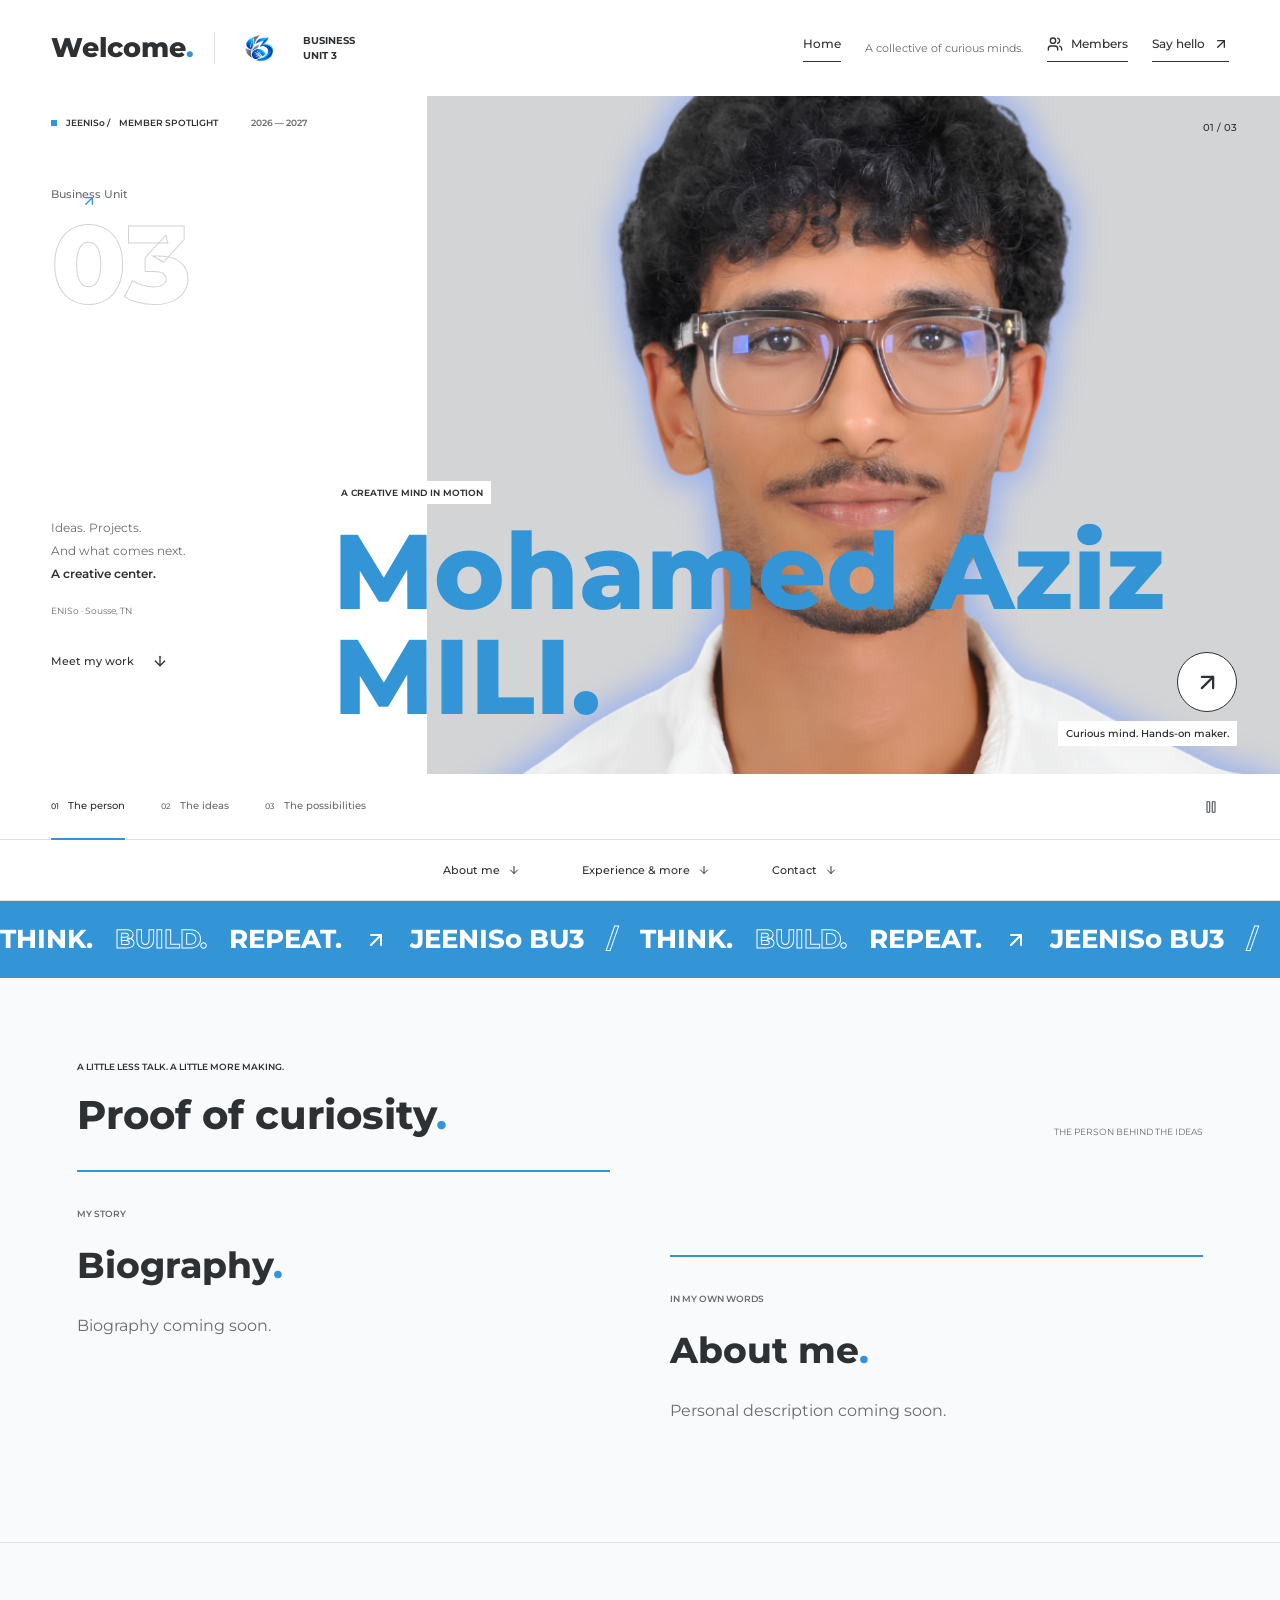
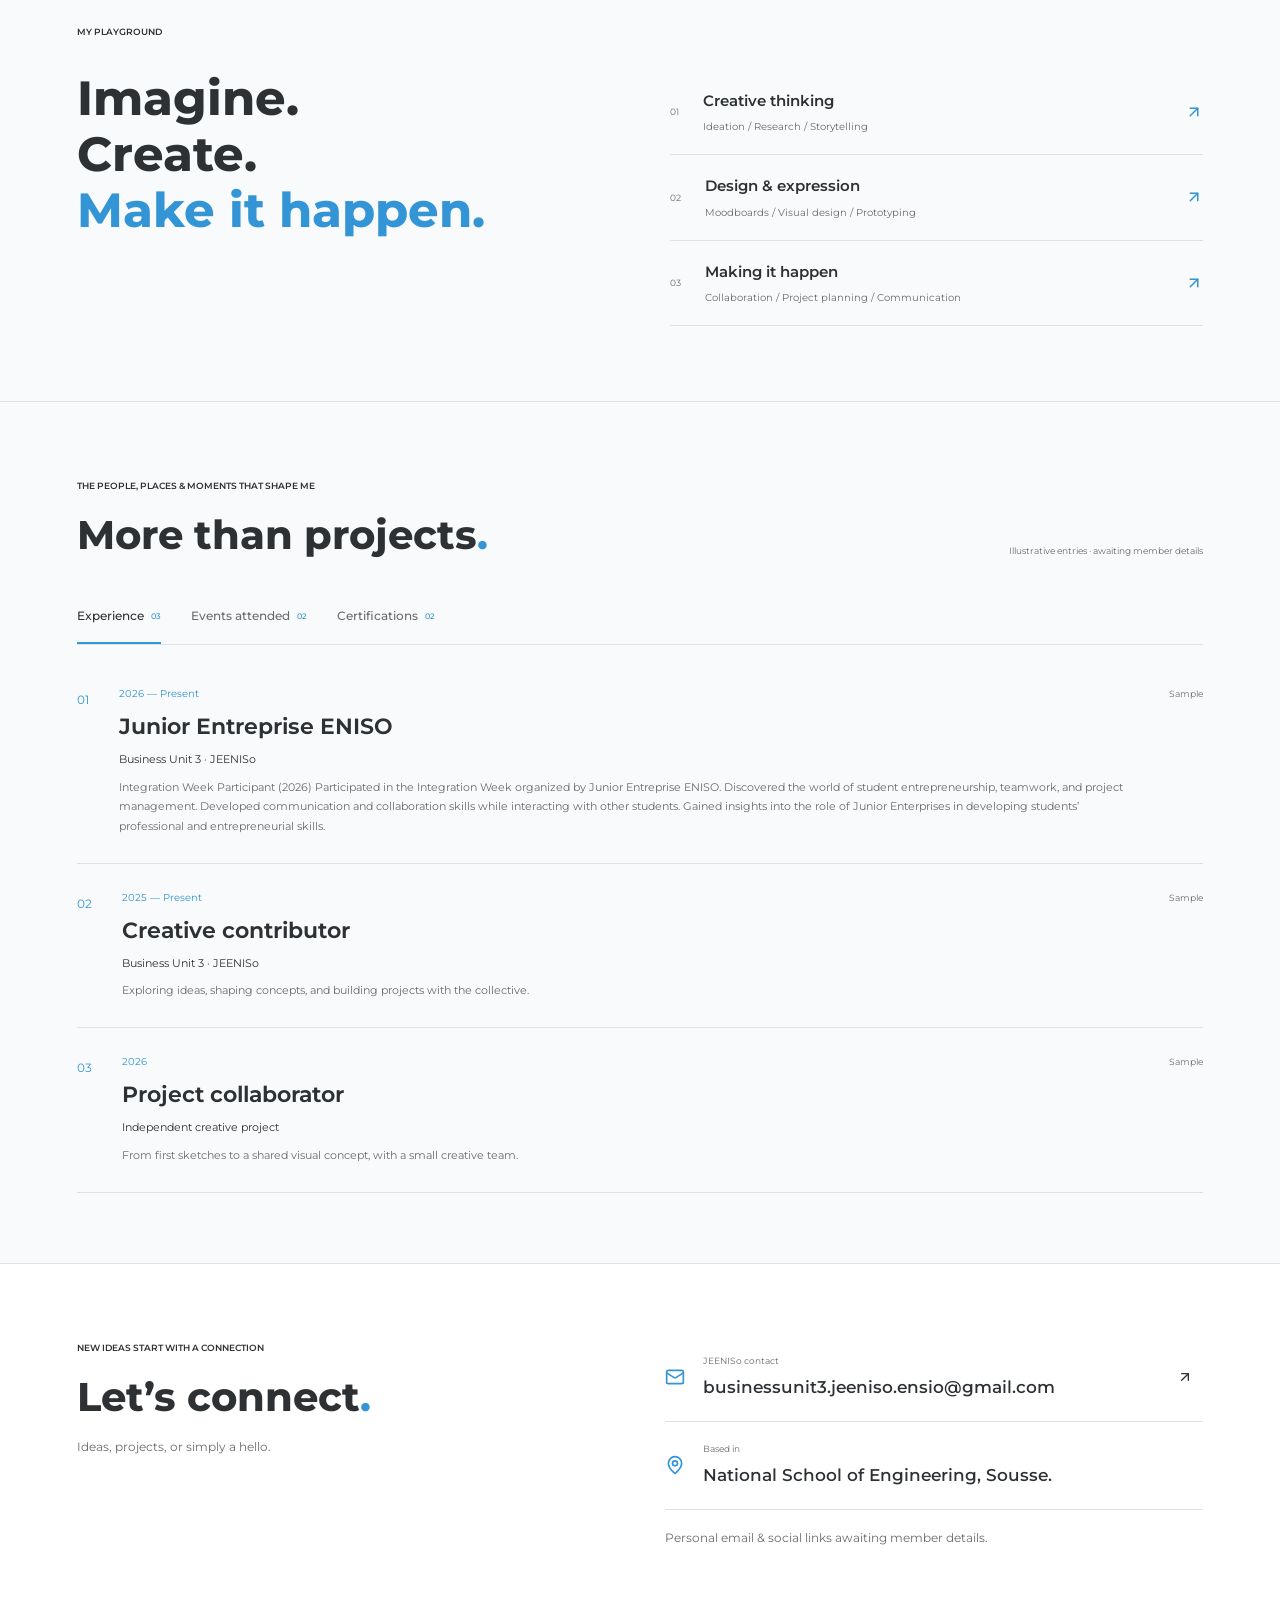
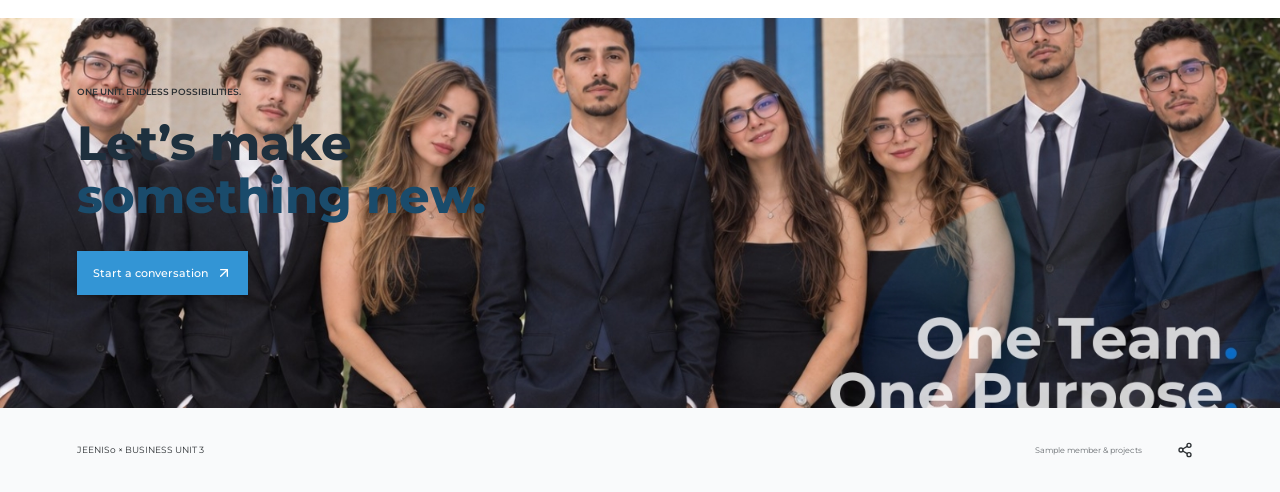
==== member.html @ 20b3cb88 "Final version" ====
<!DOCTYPE html>
<html lang="en">
<head>
  <meta charset="utf-8" />
  <meta name="viewport" content="width=device-width, initial-scale=1" />
  <title>Business Unit 3 · Creative Member Portfolios | JEENISo</title>
  <meta name="description" content="Meet the manager and creative members of JEENISo Business Unit 3. Explore ideas, projects, experience, events, certifications, and contact." />
  <link rel="icon" href="images/favicon.png" type="image/png" />

  <!-- Montserrat font from Google Fonts -->
  <link rel="preconnect" href="https://fonts.googleapis.com" />
  <link rel="preconnect" href="https://fonts.gstatic.com" crossorigin />
  <link rel="stylesheet" href="https://fonts.googleapis.com/css2?family=Montserrat:wght@400;450;500;550;600;650;700;750;800&display=swap" />

  <!-- Our styles -->
  <link rel="stylesheet" href="style.css" />
</head>

<!--
  MEMBER PORTFOLIO PAGE
  ---------------------
  - member.html : the skeleton (structure) of the page.
  - style.css   : colors, fonts, layout, animations.
  - data.js     : the members and portfolio content (EDIT THIS to add people/projects).
  - common.js   : helpers + icons shared with the home page (index.html).
  - member.js   : fills the page with the data and makes it interactive.

  Elements marked  data-icon="..."  are replaced by an SVG icon by common.js.
  Elements with an  id="..."  and no content are filled in by member.js.

  To see another member, open:  member.html?member=amal-hamdi
  The home page (index.html) links to every member.
-->
<body>
  <div class="creative-page" id="page">

    <!-- ============ HEADER ============ -->
    <header class="creative-header">
      <div class="header-left">
        <button class="btn btn-ghost brand-link" id="home-button" aria-label="JEENISo home">Welcome<span>.</span></button>
        <span class="header-divider"></span>
        <!-- Save the BU3 logo as images/bu3-logo.png (see README). If it's missing, it hides itself. -->
        <img src="images/bu3_logo.png" alt="Business Unit 3 logo" class="header-logo" onerror="this.onerror=null;this.src='images/favicon.png'" />
        <span class="header-unit">BUSINESS<br />UNIT 3</span>
      </div>
      <div class="header-right">
        <a class="btn btn-ghost connect-link" href="index.html">Home</a>
        <span class="header-note">A collective of curious minds.</span>
        <button class="btn btn-ghost connect-link" id="open-members"><i data-icon="users"></i> Members</button>
        <button class="btn btn-ghost connect-link" id="open-contact-header">Say hello <i data-icon="arrow-up-right"></i></button>
      </div>
    </header>

    <main>
      <!-- ============ HERO / STAGE ============ -->
      <section class="creative-stage" aria-label="Member portfolio">
        <div class="stage-meta">
          <span class="live-mark"></span>
          JEENISo / <span id="spotlight-label">MEMBER SPOTLIGHT</span>
          <span class="edition">2026 — 2027</span>
        </div>

        <!-- Left column -->
        <div class="stage-rail">
          <button class="btn btn-ghost unit-label" id="open-unit">Business Unit <span>03</span><i data-icon="arrow-up-right"></i></button>
          <div class="rail-bottom">
            <p>Ideas. Projects.<br />And what comes next.<br /><strong>A creative center.</strong></p>
            <span class="location">ENISo · Sousse, TN</span>
            <button class="btn btn-ghost discover-button" id="scroll-to-work">Meet my work <i data-icon="arrow-down"></i></button>
          </div>
        </div>

        <!-- Big photo (changes with the scene) -->
        <div class="stage-photo" id="stage-photo">
          <img class="main-photo" id="main-photo" src="" alt="" width="816" height="816" />
          <span class="photo-initials" id="photo-initials" aria-hidden="true" hidden></span>
          <span class="photo-index" id="photo-index"></span>
          <button class="btn btn-ghost photo-action" id="photo-action"><i data-icon="arrow-up-right"></i></button>
          <span class="photo-caption" id="photo-caption"></span>
        </div>

        <!-- Big title (changes with the scene) -->
        <div class="stage-title" id="stage-title">
          <span class="title-eyebrow" id="title-eyebrow"></span>
          <h1 id="title-heading"></h1>
        </div>

        <!-- Bottom bar: the 3 scene tabs + pause button -->
        <div class="stage-bottom">
          <div class="scene-tabs" id="scene-tabs" role="tablist" aria-label="Portfolio scenes"></div>
          <button class="btn btn-ghost btn-icon motion-control" id="motion-toggle" aria-label="Pause animation" title="Pause animation"><i data-icon="pause"></i></button>
        </div>
      </section>

      <!-- ============ SECTION NAVIGATION ============ -->
      <nav class="portfolio-navigation" aria-label="Portfolio sections">
        <button class="btn btn-ghost" data-scroll="work">About me <i data-icon="arrow-down"></i></button>
        <button class="btn btn-ghost" data-scroll="background">Experience &amp; more <i data-icon="arrow-down"></i></button>
        <button class="btn btn-ghost" data-scroll="contact">Contact <i data-icon="arrow-down"></i></button>
      </nav>

      <!-- ============ SCROLLING STRIP ============ -->
      <div class="kinetic-strip" aria-hidden="true">
        <div class="kinetic-track" id="kinetic-track"></div>
      </div>

      <!-- ============ BIOGRAPHY + ABOUT ============ -->
      <section class="creative-work" id="work">
        <div class="work-heading reveal">
          <div>
            <span class="small-kicker">A LITTLE LESS TALK. A LITTLE MORE MAKING.</span>
            <h2>Proof of curiosity<span>.</span></h2>
          </div>
          <span class="work-count">THE PERSON BEHIND THE IDEAS</span>
        </div>
        <div class="member-story-grid">
          <article class="member-story reveal">
            <span class="small-kicker">MY STORY</span>
            <h3>Biography<span>.</span></h3>
            <p class="member-story-copy" id="biography"></p>
          </article>
          <article class="member-story reveal">
            <span class="small-kicker">IN MY OWN WORDS</span>
            <h3>About me<span>.</span></h3>
            <p class="member-story-copy" id="description"></p>
          </article>
        </div>
      </section>

      <!-- ============ SKILLS ("My playground") ============ -->
      <section class="creative-toolkit reveal">
        <span class="small-kicker">MY PLAYGROUND</span>
        <div class="toolkit-line">
          <h2>Imagine.<br />Create.<br /><span>Make it happen.</span></h2>
          <div class="toolkit-list" id="toolkit-list"></div>
        </div>
      </section>

      <!-- ============ EXPERIENCE / EVENTS / CERTIFICATIONS ============ -->
      <section class="member-background reveal" id="background">
        <div class="background-heading">
          <div>
            <span class="small-kicker">THE PEOPLE, PLACES &amp; MOMENTS THAT SHAPE ME</span>
            <h2>More than projects<span>.</span></h2>
          </div>
          <p class="sample-caption" id="background-note" hidden>Illustrative entries · awaiting member details</p>
        </div>
        <div class="background-tabs" id="background-tabs" role="tablist" aria-label="Member background"></div>
        <div class="background-panel" id="background-panel" role="tabpanel"></div>
      </section>

      <!-- ============ CONTACT ============ -->
      <section class="member-contact reveal" id="contact">
        <div>
          <span class="small-kicker">NEW IDEAS START WITH A CONNECTION</span>
          <h2>Let’s connect<span>.</span></h2>
          <p>Ideas, projects, or simply a hello.</p>
        </div>
        <div class="contact-lines">
          <div class="contact-line">
            <i data-icon="mail"></i>
            <div>
              <span>JEENISo contact</span>
              <a href="mailto:contact@jeeniso.com">businessunit3.jeeniso.ensio@gmail.com</a>
            </div>
            <button class="btn btn-ghost btn-icon" id="copy-email" aria-label="Copy contact email" title="Copy email"><i data-icon="arrow-up-right"></i></button>
          </div>
          <div class="contact-line">
            <i data-icon="map-pin"></i>
            <div>
              <span>Based in</span>
              <p>National School of Engineering, Sousse.</p>
            </div>
          </div>
          <p class="sample-caption">Personal email &amp; social links awaiting member details.</p>
          <p role="status" class="status-note status-ok" id="copy-ok" hidden>Email copied</p>
          <p role="status" class="status-note" id="copy-fail" hidden>Copy unavailable. Email: <businessunit3 class="jeeniso eniso"></businessunit3>@gmail.com</p>
        </div>
      </section>

      <!-- ============ CLOSING BANNER ============ -->
      <section class="creative-outro reveal">
        <img src="images/creative-workshop.jpg" alt="Creative collective developing ideas together" width="1600" height="640" loading="lazy" />
        <div>
          <span class="small-kicker">ONE UNIT. ENDLESS POSSIBILITIES.</span>
          <h2>Let’s make<br /><span>something new.</span></h2>
          <button class="btn btn-default outro-button" id="open-contact-outro">Start a conversation <i data-icon="arrow-up-right"></i></button>
        </div>
      </section>
    </main>

    <!-- ============ FOOTER ============ -->
    <footer class="creative-footer">
      <span>JEENISo × BUSINESS UNIT 3</span>
      <span class="sample-note">Sample member &amp; projects</span>
      <button class="btn btn-ghost btn-icon" id="share-button" title="Copy portfolio link" aria-label="Share portfolio"><i data-icon="share-2"></i></button>
      <span role="status" id="share-status" hidden>Link copied</span>
    </footer>

    <!-- ============================================================
         POP-UP WINDOWS (native <dialog> elements)
         member.js opens them with dialog.showModal()
         ============================================================ -->

    <!-- Contact pop-up -->
    <dialog class="dlg" id="dialog-contact">
      <div class="dlg-body">
        <button class="dlg-close" data-close aria-label="Close"><i data-icon="x"></i></button>
        <i data-icon="mail" data-class="dlg-mail"></i>
        <h2 class="dlg-title">Good ideas start with hello.</h2>
        <p class="dlg-desc">Connect with JEENISo about BU3 collaborations.</p>
        <a class="btn btn-default" href="mailto:contact@jeeniso.com"><businessunit3 class="jeeniso eniso"></businessunit3>@gmail.com <i data-icon="arrow-up-right"></i></a>
        <p class="dlg-note">Sample member — personal links not provided yet.</p>
      </div>
    </dialog>

    <!-- Business unit pop-up -->
    <dialog class="dlg" id="dialog-unit">
      <div class="dlg-body">
        <button class="dlg-close" data-close aria-label="Close"><i data-icon="x"></i></button>
        <img src="images/bu3_logo.png" alt="Business Unit 3 logo" class="dlg-logo" onerror="this.onerror=null;this.src='images/favicon.png'" />
        <h2 class="dlg-title">Curious minds. One unit.</h2>
        <p class="dlg-desc" id="unit-description"></p>
        <button class="btn btn-default" id="unit-to-work">Meet the work <i data-icon="arrow-right"></i></button>
      </div>
    </dialog>

    <!-- Members list pop-up (list is built by member.js from data.js) -->
    <dialog class="dlg wide" id="dialog-members">
      <div class="dlg-body">
        <button class="dlg-close" data-close aria-label="Close"><i data-icon="x"></i></button>
        <h2 class="dlg-title">The minds of BU3.</h2>
        <p class="dlg-desc">Choose a member to explore their portfolio.</p>
        <div class="members-list" id="members-list"></div>
        <p class="dlg-note">Sample portfolios — personal details coming soon.</p>
      </div>
    </dialog>

    <!-- Project details pop-up (filled by member.js) -->
    <dialog class="dlg wide" id="dialog-project">
      <div class="dlg-body" id="project-body"></div>
    </dialog>

    <!-- Event / certification details pop-up (filled by member.js) -->
    <dialog class="dlg" id="dialog-detail">
      <div class="dlg-body" id="detail-body"></div>
    </dialog>

  </div>

  <!-- Order matters: data first, then shared code, then this page's code -->
  <script src="data.js"></script>
  <script src="common.js"></script>
  <script src="member.js"></script>
</body>
</html>
---- style.css ----
/* =====================================================================
   BU3 MEMBER SPOTLIGHT — STYLES
   ---------------------------------------------------------------------
   1. Design tokens (colors, radius)   <- change colors HERE
   2. Basic reset
   3. Buttons
   4. Page sections (header, hero, strip, story, skills, background...)
   5. Pop-up windows (dialogs)
   6. Member themes (manager = gold, pink members)
   7. HOME PAGE styles (index.html)
   8. PHOTOS: hero team photo + manager portrait  <- at the END of this file
   ===================================================================== */


/* =====================================================================
   1. DESIGN TOKENS
   These are CSS variables. Use them anywhere with var(--name).
   Colors use the oklch() format (supported by all modern browsers).
   ===================================================================== */
:root {
  --radius: 0.5rem;

  /* Main colors */
  --background: oklch(0.985 0.002 250);
  --foreground: oklch(0.31 0.008 250);
  --card: oklch(1 0 0);
  --primary: oklch(0.643 0.131 242.2);          /* BU3 blue */
  --primary-foreground: oklch(1 0 0);
  --secondary: oklch(0.955 0.005 250);
  --muted-foreground: oklch(0.53 0.008 250);
  --accent: oklch(0.954 0.018 242);
  --accent-foreground: oklch(0.46 0.102 242);
  --border: oklch(0.911 0.006 250);

  /* Brand extras */
  --brand-deep: oklch(0.395 0.076 242);
  --brand-soft: oklch(0.963 0.017 242);
  --success: oklch(0.48 0.11 160);
  --cover-ink: oklch(0.3 0.035 242);

  /* Manager (gold) and pink member themes */
  --manager-gold: oklch(0.77 0.14 85);
  --manager-gold-ink: oklch(0.49 0.095 80);
  --manager-gold-soft: oklch(0.97 0.025 85);
  --manager-blue: oklch(0.643 0.131 242.2);
  --member-pink: oklch(0.57 0.225 355);
  --member-pink-soft: oklch(0.965 0.025 355);
  --member-pink-deep: oklch(0.4 0.15 355);

  /* Hero photo helpers */
  --stage-photo-bg: oklch(0.87 0.003 250);
  --stroke-ink: oklch(0.31 0.008 250 / .22);
}


/* =====================================================================
   2. BASIC RESET
   Removes the browser's default spacing so we control everything.
   ===================================================================== */
*, *::before, *::after {
  box-sizing: border-box;
  margin: 0;
  padding: 0;
  border: 0 solid var(--border);
}

html { scroll-behavior: smooth; }

body {
  background-color: var(--background);
  color: var(--foreground);
  font-family: 'Montserrat', Arial, sans-serif;
  line-height: 1.5;
  letter-spacing: 0;
  -webkit-font-smoothing: antialiased;
}

h1, h2, h3 { font-size: inherit; font-weight: inherit; }
a { color: inherit; text-decoration: none; }
ul, ol { list-style: none; }
img, svg { display: block; }
img { max-width: 100%; height: auto; }
button { font: inherit; color: inherit; background: transparent; cursor: pointer; }
button, a { -webkit-tap-highlight-color: transparent; }
[hidden] { display: none !important; }


/* =====================================================================
   3. BUTTONS
   Every button uses class "btn". Add a style next to it:
     btn-ghost   -> transparent, light highlight on hover
     btn-default -> solid primary color
     btn-icon    -> square icon-only button
   ===================================================================== */
.btn {
  display: inline-flex;
  align-items: center;
  justify-content: center;
  gap: 8px;
  white-space: nowrap;
  border-radius: 6px;
  font-size: 14px;
  line-height: 20px;
  font-weight: 500;
  height: 36px;
  padding: 0 16px;
  transition: background-color .2s, color .2s, opacity .2s;
}
.btn svg { width: 16px; height: 16px; flex-shrink: 0; pointer-events: none; }
.btn:focus-visible { outline: 2px solid var(--primary); outline-offset: 2px; }
.btn-ghost:hover { background: var(--accent); color: var(--accent-foreground); }
.btn-default { background: var(--primary); color: var(--primary-foreground); box-shadow: 0 1px 3px rgba(0,0,0,.15); }
.btn-default:hover { opacity: .9; }
.btn-icon { width: 36px; padding: 0; }


/* =====================================================================
   4. PAGE SECTIONS
   ===================================================================== */
.creative-page { overflow: clip; background: var(--background); }

/* ---------- Header ---------- */
.creative-header { height: 96px; padding: 0 4%; display: flex; justify-content: space-between; align-items: center; background: var(--card); }
.header-left { display: flex; align-items: center; gap: 20px; }
.header-right { display: flex; align-items: center; gap: 24px; }
.header-logo { height: 48px; width: 48px; object-fit: contain; }
.brand-link { padding: 0; font-size: 27px; font-weight: 800; gap: 0; height: auto; }
.brand-link:hover { background: transparent; color: inherit; }
.brand-link span { color: var(--primary); }
.header-divider { height: 32px; border-left: 1px solid var(--border); }
.header-unit { font-size: 10px; font-weight: 700; line-height: 1.5; }
.header-note { font-size: 11px; color: var(--muted-foreground); }
.connect-link { border-bottom: 1px solid var(--foreground); border-radius: 0; padding: 0 0 7px; height: auto; font-size: 12px; }

/* ---------- Hero ("stage") ---------- */
.creative-stage { position: relative; height: min(760px, calc(100svh - 156px)); min-height: 580px; background: var(--card); }
.stage-meta { position: absolute; top: 20px; left: 4%; z-index: 3; font-size: 9px; font-weight: 600; display: flex; gap: 9px; align-items: center; }
.live-mark { width: 6px; height: 6px; background: var(--primary); animation: signal 2s infinite; }
.edition { margin-left: 24px; color: var(--muted-foreground); }

.stage-rail { position: absolute; inset: 0 auto 66px 0; width: 33.333%; padding: 88px 12% 0 4%; }
.unit-label { display: flex; align-items: flex-start; flex-direction: column; padding: 0; height: auto; font-size: 11px; color: var(--muted-foreground); gap: 0; }
.unit-label:hover { background: transparent; }
.unit-label span { font-size: 110px; font-weight: 800; line-height: 1.1; -webkit-text-stroke: 1px var(--stroke-ink); color: transparent; }
.unit-label svg { position: absolute; top: 97px; left: 19%; color: var(--primary); }
.rail-bottom { position: absolute; bottom: 95px; left: 12%; }
.rail-bottom p { font-size: 12px; line-height: 1.9; color: var(--muted-foreground); }
.rail-bottom strong { color: var(--foreground); font-weight: 600; }
.location { display: block; margin-top: 18px; color: var(--muted-foreground); font-size: 9px; }
.discover-button { margin-top: 26px; padding: 0; font-size: 11px; gap: 18px; }
.discover-button:hover { background: transparent; }
.discover-button svg { animation: nudge 2s ease-in-out infinite; }

.stage-photo { position: absolute; top: 0; right: 0; bottom: 66px; width: 66.667%; overflow: hidden; background: var(--stage-photo-bg); animation: photo-enter .8s ease both; }
.main-photo { height: 100%; width: 100%; object-fit: cover; animation: photo-drift 18s ease-in-out infinite alternate; }
.portrait-frame { object-position: center 37%; }
.object-frame { object-position: center; }
.photo-index { position: absolute; top: 24px; right: 5%; color: var(--foreground); font-size: 10px; font-weight: 500; }
.photo-action { position: absolute; right: 5%; bottom: 62px; width: 60px; height: 60px; padding: 0; border: 1px solid var(--foreground); border-radius: 50%; background: var(--card); }
.photo-action svg { width: 27px; height: 27px; }
.photo-caption { position: absolute; right: 5%; bottom: 28px; font-size: 10px; font-weight: 550; color: var(--foreground); background: var(--card); padding: 5px 8px; }

.stage-title { position: absolute; left: 26%; bottom: 111px; z-index: 2; pointer-events: none; animation: title-enter .9s cubic-bezier(.2,.8,.2,1) both; }
.title-eyebrow { font-size: 9px; font-weight: 650; display: block; margin-bottom: 15px; background: var(--card); color: var(--foreground); width: fit-content; padding: 5px 8px; }
.stage-title h1 { font-size: 106px; line-height: .99; font-weight: 800; color: var(--primary); max-width: 900px; }
.stage-title h1 span { color: var(--primary); }

.stage-bottom { position: absolute; bottom: 0; left: 0; right: 0; height: 66px; display: flex; align-items: center; justify-content: space-between; padding: 0 4%; border-bottom: 1px solid var(--border); }
.scene-tabs { display: flex; gap: 36px; }
.scene-tab { font-size: 10px; padding: 0; color: var(--muted-foreground); border-radius: 0; height: 66px; border-bottom: 2px solid transparent; gap: 9px; }
.scene-tab:hover { background: transparent; }
.scene-tab span { font-size: 8px; }
.scene-tab.is-active { color: var(--foreground); border-bottom-color: var(--primary); }
.motion-control { color: var(--muted-foreground); }

/* ---------- Section navigation bar ---------- */
.portfolio-navigation { display: flex; align-items: center; justify-content: center; gap: 30px; padding: 12px 5%; background: var(--card); border-bottom: 1px solid var(--border); }
.portfolio-navigation .btn { font-size: 11px; }
.portfolio-navigation svg { width: 12px; }

/* ---------- Scrolling strip ("THINK. BUILD. REPEAT.") ---------- */
.kinetic-strip { background: var(--primary); color: var(--primary-foreground); padding: 19px 0; overflow: hidden; }
.kinetic-track { display: flex; width: max-content; animation: marquee 30s linear infinite; }
.kinetic-track > span { display: flex; align-items: center; white-space: nowrap; gap: 22px; padding-right: 22px; font-size: 26px; font-weight: 750; }
.kinetic-track > span > span { -webkit-text-stroke: 1px var(--primary-foreground); color: transparent; }
.kinetic-track svg { width: 24px; height: 24px; }

/* ---------- Shared section helpers ---------- */
.creative-work, .creative-toolkit { padding: 75px 6%; }
.small-kicker { font-size: 9px; font-weight: 600; }
.work-heading { display: flex; align-items: flex-end; justify-content: space-between; margin-bottom: 32px; }
.work-heading h2 { font-size: 40px; font-weight: 750; margin-top: 15px; line-height: 1.15; }
.work-heading h2 span { color: var(--primary); }
.work-count { font-size: 9px; color: var(--muted-foreground); }

/* ---------- Biography + About me ---------- */
.member-story-grid { display: grid; grid-template-columns: minmax(0, 1fr) minmax(0, 1fr); gap: 60px; }
.member-story { min-width: 0; border-top: 2px solid var(--primary); padding: 28px 0 40px; }
.member-story:nth-child(2) { margin-top: 85px; }
.member-story > .small-kicker { color: var(--muted-foreground); }
.member-story h3 { font-size: 36px; font-weight: 750; line-height: 1.2; margin-top: 20px; overflow-wrap: anywhere; }
.member-story h3 span { color: var(--primary); }
.member-story-copy { font-size: 16px; line-height: 1.9; margin-top: 24px; white-space: pre-wrap; overflow-wrap: anywhere; }
.member-story-placeholder { color: var(--muted-foreground); }

/* ---------- Skills ("My playground") ---------- */
.creative-toolkit { border-top: 1px solid var(--border); }
.toolkit-line { display: grid; grid-template-columns: 1fr 1fr; gap: 60px; margin-top: 28px; }
.toolkit-line h2 { font-size: 48px; font-weight: 750; line-height: 1.17; }
.toolkit-line h2 span { color: var(--primary); }
.toolkit-row { display: flex; gap: 24px; align-items: center; border-bottom: 1px solid var(--border); padding: 20px 0; }
.toolkit-row > span { font-size: 9px; color: var(--muted-foreground); }
.toolkit-row h3 { font-size: 15px; font-weight: 600; }
.toolkit-row p { margin-top: 7px; font-size: 10px; color: var(--muted-foreground); }
.toolkit-row svg { margin-left: auto; width: 18px; color: var(--primary); }

/* ---------- Experience / Events / Certifications ---------- */
.member-background, .member-contact { padding: 70px 6%; border-top: 1px solid var(--border); }
.background-heading { display: flex; justify-content: space-between; gap: 25px; align-items: flex-end; }
.background-heading h2, .member-contact h2 { font-size: 40px; font-weight: 750; line-height: 1.15; margin-top: 16px; }
.background-heading h2 span, .member-contact h2 span { color: var(--primary); }
.sample-caption { color: var(--muted-foreground); font-size: 9px; line-height: 1.7; }

.background-tabs { display: flex; gap: 30px; border-bottom: 1px solid var(--border); margin-top: 32px; }
.background-tab { border-radius: 0; height: 54px; padding: 0; font-size: 12px; border-bottom: 2px solid transparent; color: var(--muted-foreground); gap: 0; }
.background-tab:hover { background: transparent; }
.background-tab.selected { border-bottom-color: var(--primary); color: var(--foreground); }
.background-tab span { font-size: 8px; color: var(--primary); margin-left: 7px; }
.background-panel { min-height: 320px; animation: title-enter .45s ease both; padding-top: 15px; }

.experience-line { display: flex; gap: 30px; padding: 26px 0; border-bottom: 1px solid var(--border); }
.experience-order { font-size: 12px; color: var(--primary); padding-top: 5px; }
.experience-line > .sample-caption { margin-left: auto; }
.experience-period { font-size: 10px; color: var(--primary); }
.experience-line h3, .certificate-line h3 { margin-top: 9px; font-size: 22px; font-weight: 650; }
.experience-org { font-size: 11px; margin-top: 8px; }
.experience-summary { font-size: 11px; color: var(--muted-foreground); line-height: 1.8; margin-top: 10px; }

.member-event-grid { display: grid; grid-template-columns: 1fr 1fr; gap: 30px; padding-top: 10px; }
.member-event-photo { position: relative; aspect-ratio: 1.65; overflow: hidden; }
.member-event-photo img { width: 100%; height: 100%; object-fit: cover; transition: transform .5s; }
.member-event:hover img { transform: scale(1.04); }
.member-event-photo button { position: absolute; bottom: 16px; right: 16px; border-radius: 50%; background: var(--card); }
.event-meta { display: flex; justify-content: space-between; gap: 10px; font-size: 9px; color: var(--muted-foreground); margin-top: 15px; }
.member-event h3 { font-size: 23px; font-weight: 650; margin-top: 10px; }

.certificate-line { display: flex; align-items: center; gap: 24px; border-bottom: 1px solid var(--border); padding: 26px 0; }
.certificate-icon { width: 38px; height: 38px; color: var(--primary); flex-shrink: 0; }
.certificate-line button { margin-left: auto; flex-shrink: 0; }
.certificate-line .sample-caption { margin-top: 8px; }

/* ---------- Contact ---------- */
.member-contact { display: grid; grid-template-columns: 1fr 1fr; gap: 50px; background: var(--card); }
.member-contact > div > p { font-size: 12px; color: var(--muted-foreground); margin-top: 18px; }
.contact-line { display: flex; align-items: center; gap: 18px; padding: 20px 0; border-bottom: 1px solid var(--border); }
.contact-line > svg { width: 20px; height: 20px; color: var(--primary); flex-shrink: 0; }
.contact-line span { display: block; font-size: 9px; color: var(--muted-foreground); margin-bottom: 8px; }
.contact-line a, .contact-line p { font-size: 17px; font-weight: 550; overflow-wrap: anywhere; }
.contact-line a:hover { color: var(--primary); }
.contact-line button { margin-left: auto; flex-shrink: 0; }
.contact-lines > p { margin-top: 15px; }
.status-note { font-size: 12px; color: var(--muted-foreground); }
.status-ok { color: var(--success); }

/* ---------- Closing banner ---------- */
.creative-outro { position: relative; min-height: 390px; overflow: hidden; }
.creative-outro > img { position: absolute; inset: 0; height: 100%; width: 100%; object-fit: cover; }
.creative-outro > div { position: relative; padding: 60px 6%; }
.creative-outro h2 { font-size: 48px; font-weight: 750; margin-top: 15px; line-height: 1.1; color: var(--cover-ink); }
.creative-outro h2 span { color: var(--brand-deep); }
.outro-button { margin-top: 28px; border-radius: 0; height: 44px; font-size: 11px; }

/* ---------- Footer ---------- */
.creative-footer { padding: 24px 6%; display: flex; gap: 25px; align-items: center; font-size: 9px; }
.sample-note { margin-left: auto; color: var(--muted-foreground); font-size: 8px; }

/* ---------- Scroll reveal + pause switch ---------- */
.reveal { opacity: 0; transform: translateY(32px); transition: opacity .8s ease, transform .8s ease; }
.reveal.in-view { opacity: 1; transform: translateY(0); }
.motion-paused *, .motion-paused *::before { animation-play-state: paused !important; }


/* ---------- Animations (@keyframes) ---------- */
@keyframes photo-drift { from { transform: scale(1); } to { transform: scale(1.07) translateY(-.7%); } }
@keyframes photo-enter { from { opacity: .3; clip-path: inset(0 0 0 100%); } to { opacity: 1; clip-path: inset(0); } }
@keyframes title-enter { from { opacity: 0; transform: translateY(38px); } to { opacity: 1; transform: translateY(0); } }
@keyframes marquee { to { transform: translateX(-50%); } }
@keyframes nudge { 50% { transform: translateY(5px); } }
@keyframes signal { 50% { opacity: .3; } }


/* =====================================================================
   5. POP-UP WINDOWS (<dialog>)
   ===================================================================== */
dialog.dlg {
  margin: auto;
  width: calc(100% - 32px);
  max-width: 512px;
  max-height: 90vh;
  overflow-y: auto;
  border: 1px solid var(--border);
  border-radius: var(--radius);
  background: var(--card);
  color: var(--foreground);
  box-shadow: 0 10px 40px rgba(0, 0, 0, .25);
}
dialog.dlg.wide { max-width: 576px; }
dialog.dlg::backdrop { background: rgba(0, 0, 0, .8); }
dialog.dlg[open] { animation: dialog-in .2s ease both; }
@keyframes dialog-in { from { opacity: 0; transform: scale(.96); } to { opacity: 1; transform: scale(1); } }

body:has(dialog[open]) { overflow: hidden; }   /* stop page scrolling behind a pop-up */

.dlg-body { position: relative; display: grid; gap: 16px; padding: 24px; }
.dlg-title { font-size: 18px; font-weight: 600; line-height: 1.1; }
.dlg-desc { font-size: 14px; color: var(--muted-foreground); }
.dlg-note { font-size: 12px; color: var(--muted-foreground); }
.dlg-close { position: absolute; top: 16px; right: 16px; width: 24px; height: 24px; display: flex; align-items: center; justify-content: center; border-radius: 4px; opacity: .7; transition: opacity .2s; }
.dlg-close:hover { opacity: 1; }
.dlg-close svg { width: 16px; height: 16px; }
.dlg-mail { width: 32px; height: 32px; color: var(--primary); }
.dlg-logo { width: 112px; height: 112px; margin: 0 auto; object-fit: contain; }
.dlg-image { margin-top: 12px; width: 100%; aspect-ratio: 3 / 2; object-fit: cover; }
.dlg-meta { font-size: 12px; color: var(--primary); }
.dlg-tags { display: flex; flex-wrap: wrap; gap: 8px; }
.dlg-tags span { border-radius: 4px; background: var(--secondary); padding: 4px 8px; font-size: 12px; }

/* Members list inside the pop-up */
.members-list { display: grid; grid-template-columns: 1fr 1fr; gap: 0.4rem 0.75rem; margin-top: 1rem; }
.member-link { display: flex; align-items: center; gap: 0.6rem; padding: 0.7rem 0.8rem; border-radius: 0.5rem; border: 1px solid var(--border); color: inherit; text-decoration: none; transition: border-color 0.25s ease, background 0.25s ease; }
.member-link:hover { border-color: var(--primary); background: var(--secondary); }
.member-link-dot { width: 6px; height: 6px; flex: 0 0 6px; border-radius: 999px; background: var(--primary); }
.member-link-name { flex: 1; font-weight: 650; font-size: 0.9rem; line-height: 1.25; }
.member-link svg { width: 0.9rem; height: 0.9rem; flex-shrink: 0; color: var(--primary); }
.member-link-role { display: block; font-size: 0.65rem; font-weight: 500; margin-top: 6px; color: var(--manager-gold-ink); }
.member-link-manager { border-color: var(--manager-gold); background: var(--manager-gold-soft); }
.member-link-manager:hover { border-color: var(--manager-gold-ink); background: var(--manager-gold-soft); }
.member-link-manager .member-link-dot { background: var(--manager-gold); }
.member-link-manager svg { color: var(--manager-gold-ink); }


/* =====================================================================
   6. MEMBER THEMES
   member.js adds one of these classes to .creative-page.
   They only change the CSS variables, so the layout stays the same.
   ===================================================================== */

/* Manager edition: gold accents + blue logo/title */
.manager-portfolio { --primary: var(--manager-gold-ink); --primary-foreground: var(--card); }
.manager-portfolio .brand-link span { color: var(--manager-blue); }
.manager-portfolio .stage-title { right: 4%; }
.manager-portfolio .stage-title h1 { font-size: 82px; color: var(--manager-blue); }
.manager-portfolio .stage-title h1 span { color: var(--manager-gold-ink); }
.manager-portfolio .title-eyebrow { border-left: 3px solid var(--manager-gold); }
.manager-portfolio .kinetic-strip { background: var(--manager-gold); color: var(--brand-deep); }
.manager-portfolio .kinetic-track > span > span { -webkit-text-stroke-color: var(--brand-deep); }
.manager-portfolio .scene-tab.is-active { border-bottom-color: var(--manager-gold); }
.manager-portfolio .member-story:nth-child(2) { border-top-color: var(--manager-blue); }

/* Pink accent members */
.pink-portfolio { --primary: var(--member-pink); --accent: var(--member-pink-soft); --accent-foreground: var(--member-pink-deep); --brand-deep: var(--member-pink-deep); --brand-soft: var(--member-pink-soft); }
.pink-portfolio .brand-link span { color: var(--manager-blue); }
.pink-portfolio .stage-title { right: 4%; }
.pink-portfolio .stage-title h1 { font-size: 82px; }


/* =====================================================================
   RESPONSIVE (screens smaller than a laptop)
   max-width: 1100px = tablets, 700px = phones, 360px = very small phones
   ===================================================================== */
@media (min-width: 1600px) {
  .creative-stage { height: 760px; }
  .stage-title h1 { font-size: 120px; }
}

@media (max-width: 1100px) {
  .stage-title h1 { font-size: 82px; }
  .stage-rail { padding-right: 0; }
  .rail-bottom { bottom: 80px; }
  .work-heading h2 { font-size: 34px; }
  .toolkit-line h2 { font-size: 39px; }
  .manager-portfolio .stage-title h1 { font-size: 64px; }
  .pink-portfolio .stage-title h1 { font-size: 64px; }
}

@media (max-width: 700px) {
  /* header */
  .creative-header { height: 80px; padding: 0 5%; }
  .creative-header > div { gap: 12px; }
  .brand-link { font-size: 21px; }
  .header-unit, .header-note { display: none; }
  .creative-header img { width: 36px; height: 36px; }
  .connect-link { font-size: 10px; }

  /* hero */
  .creative-stage { height: 680px; min-height: 0; }
  .stage-meta { top: 17px; left: 5%; font-size: 7px; gap: 5px; }
  .edition { display: none; }
  .stage-photo { top: 54px; bottom: 65px; width: 75%; }
  .stage-rail { top: 54px; bottom: 65px; width: 25%; padding: 35px 0 0 5%; }
  .unit-label { font-size: 8px; }
  .unit-label span { font-size: 51px; }
  .unit-label svg { top: 18px; left: 40%; width: 13px; }
  .rail-bottom { left: 20%; bottom: 24px; }
  .rail-bottom p, .location { display: none; }
  .discover-button { font-size: 0; }
  .discover-button svg { width: 20px; }
  .stage-title { left: 5%; bottom: 165px; right: 5%; }
  .stage-title h1 { font-size: 62px; line-height: 1.02; overflow-wrap: normal; }
  .title-eyebrow { font-size: 7px; margin-bottom: 12px; }
  .photo-index { top: 18px; font-size: 8px; }
  .photo-action { width: 43px; height: 43px; bottom: 52px; }
  .photo-action svg { width: 20px; }
  .photo-caption { font-size: 8px; bottom: 23px; max-width: 80%; }
  .stage-bottom { height: 65px; padding: 0 5%; }
  .scene-tabs { gap: 14px; }
  .scene-tab { font-size: 8px; gap: 4px; height: 65px; }
  .scene-tab span { font-size: 6px; }
  .motion-control { width: 26px; }
  .manager-portfolio .stage-title h1 { font-size: 40px; line-height: 1.1; }
  .pink-portfolio .stage-title h1 { font-size: 52px; }

  /* navigation + strip */
  .portfolio-navigation { gap: 8px; padding: 8px 3%; }
  .portfolio-navigation .btn { font-size: 9px; padding: 0 7px; }
  .portfolio-navigation svg { width: 10px; }
  .kinetic-track > span { font-size: 20px; gap: 16px; padding-right: 16px; }
  .kinetic-strip { padding: 15px 0; }

  /* sections */
  .creative-work, .creative-toolkit { padding: 48px 5%; }
  .work-heading { align-items: flex-start; gap: 20px; }
  .small-kicker { font-size: 7px; }
  .work-heading h2 { font-size: 29px; }
  .work-count { display: none; }
  .member-story-grid { grid-template-columns: minmax(0, 1fr); gap: 28px; }
  .member-story:nth-child(2) { margin-top: 0; }
  .member-story { padding: 22px 0 16px; }
  .member-story h3 { font-size: 29px; }
  .member-story-copy { font-size: 14px; margin-top: 18px; }
  .toolkit-line { grid-template-columns: 1fr; gap: 25px; }
  .toolkit-line h2 { font-size: 39px; }
  .toolkit-row { padding: 17px 0; }

  .member-background, .member-contact { padding: 45px 5%; }
  .background-heading { align-items: flex-start; flex-direction: column; gap: 12px; }
  .background-heading h2, .member-contact h2 { font-size: 30px; }
  .background-tabs { gap: 18px; margin-top: 20px; }
  .background-tab { font-size: 10px; gap: 2px; }
  .background-tab span { margin-left: 3px; }
  .background-panel { min-height: 340px; }
  .experience-line { gap: 18px; }
  .experience-line h3, .certificate-line h3 { font-size: 18px; }
  .member-event-grid { grid-template-columns: 1fr; gap: 28px; }
  .certificate-line { gap: 15px; }
  .certificate-icon { width: 28px; height: 28px; }
  .member-contact { grid-template-columns: 1fr; gap: 18px; }
  .contact-line a, .contact-line p { font-size: 16px; }

  .creative-outro { min-height: 350px; }
  .creative-outro > img { object-position: 27% center; opacity: .7; }
  .creative-outro > div { padding: 50px 5%; }
  .creative-outro h2 { font-size: 35px; }
  .creative-footer { padding: 18px 5%; gap: 12px; font-size: 7px; }
  .sample-note { font-size: 6px; }
}

@media (max-width: 520px) {
  .members-list { grid-template-columns: 1fr; }
}

@media (max-width: 360px) {
  .stage-title h1 { font-size: 53px; }
  .scene-tabs { gap: 10px; }
  .manager-portfolio .stage-title h1 { font-size: 34px; }
  .pink-portfolio .stage-title h1 { font-size: 46px; }
}

/* People who prefer less motion get no animations */
@media (prefers-reduced-motion: reduce) {
  *, *::before, *::after { animation: none !important; transition: none !important; scroll-behavior: auto !important; }
  .reveal { opacity: 1; transform: none; }
}


/* =====================================================================
   7. HOME PAGE STYLES  (index.html)
   ---------------------------------------------------------------------
   Everything below is only for the home page. All selectors start with
   .home-, .site- or live inside .home-page, so the member page is not
   affected. The colors come from the variables at the top of this file
   (plus a few extra ones defined right below).
   ===================================================================== */
/* BU3 home: conversion-friendly named classes, scoped to preserve portfolios. */
:root {
  --home-glow: oklch(0.643 0.131 242.2 / .35);
  --home-glow-gray: oklch(0.47 0.004 30 / .18);
  --home-gray: oklch(0.47 0.004 30);
  --home-photo-shade: oklch(0.3 0.035 242 / .85);
  --home-photo-clear: oklch(0.3 0.035 242 / 0);
  --home-watermark: oklch(0.643 0.131 242.2 / .13);
  --home-gold-shine: oklch(0.77 0.14 85 / .45);
}

/* ---------- Basics: scrolling, links, blue period, sparkle ---------- */
html:has(.home-page) { scroll-behavior:smooth; scroll-padding-top:112px; }
.home-page { letter-spacing:0; }
.home-page [id] { scroll-margin-top:112px; }
.home-page a:focus-visible { outline:2px solid var(--primary); outline-offset:5px; }
.home-period { color:var(--primary)!important; }
.home-sparkle { width:16px; height:16px; flex-shrink:0; color:var(--primary); }

/* ---------- Header (sticky) + buttons ---------- */
.site-header { position:sticky; top:0; z-index:30; height:96px; padding:0 4%; display:flex; align-items:center; justify-content:space-between; gap:28px; background:var(--card); border-bottom:1px solid transparent; transition:border-color .25s; }
.is-scrolled .site-header { border-bottom-color:var(--border); }
.site-brand { display:flex; align-items:center; gap:18px; flex-shrink:0; }
.site-brand img { width:56px; height:56px; object-fit:contain; }
.site-navigation { display:flex; align-items:center; gap:26px; }
.site-navigation > a { font-size:11px; font-weight:600; white-space:nowrap; }
.site-navigation > a:hover { color:var(--primary); }
.home-page .home-button { display:inline-flex; align-items:center; justify-content:center; gap:12px; font-family:inherit; font-size:11px; font-weight:600; padding:0 22px; height:44px; border-radius:0; box-shadow:none; text-decoration:none; transition:background .25s,color .25s; }
.home-page .home-button-primary { background:var(--primary); color:var(--primary-foreground); }
.home-page .home-button-primary:hover { background:var(--brand-deep); color:var(--primary-foreground); }
.home-page .home-button-link { padding:0 0 7px; height:auto; border-bottom:1px solid var(--foreground); color:var(--foreground); background:transparent; }
.home-page .home-icon-button { width:40px; height:40px; padding:0; border-radius:0; color:var(--primary); background:var(--card); box-shadow:none; }
.home-icon-button svg { width:18px; height:18px; }
.home-page .site-menu-toggle { display:none; }

/* ---------- Hero ---------- */
.home-hero { position:relative; min-height:700px; height:calc(100svh - 150px); max-height:950px; display:flex; flex-direction:column; align-items:center; justify-content:center; text-align:center; padding:45px 5% 115px; overflow:hidden; }
.home-blob { position:absolute; border-radius:50%; filter:blur(60px); background:var(--home-glow); animation:home-drift 14s ease-in-out infinite alternate; pointer-events:none; }
.home-blob-a { width:420px; height:420px; top:-80px; left:-60px; }
.home-blob-b { width:360px; height:360px; bottom:-60px; right:-40px; animation-delay:-5s; background:var(--home-glow-gray); }
.home-blob-c { width:240px; height:240px; top:40%; left:60%; animation-delay:-9s; }
@keyframes home-drift { to { transform:translate(80px,60px) scale(1.2); } }
.home-hero-logo { position:relative; width:120px; height:120px; object-fit:contain; animation:home-float 5s ease-in-out infinite; }
@keyframes home-float { 50% { transform:translateY(-12px); } }
.home-hero-kicker { position:relative; display:flex; align-items:center; justify-content:center; gap:10px; font-size:11px; font-weight:600; margin-top:20px; color:var(--home-gray); }
.home-hero-title { position:relative; display:flex; align-items:baseline; justify-content:center; gap:22px; margin-top:28px; font-size:88px; font-weight:800; line-height:1; color:var(--primary); letter-spacing:0; }
.home-title-words { white-space:nowrap; }
.home-letter { display:inline-block; opacity:0; transform:translateY(60%) rotate(8deg); animation:home-letter .7s cubic-bezier(.2,.8,.2,1) forwards; }
.home-title-words .home-letter:nth-child(2) { animation-delay:.055s; }
.home-title-words .home-letter:nth-child(3) { animation-delay:.11s; }
.home-title-words .home-letter:nth-child(4) { animation-delay:.165s; }
.home-title-words .home-letter:nth-child(5) { animation-delay:.22s; }
.home-title-words .home-letter:nth-child(6) { animation-delay:.275s; }
.home-title-words .home-letter:nth-child(7) { animation-delay:.33s; }
.home-title-words .home-letter:nth-child(8) { animation-delay:.385s; }
.home-title-words .home-letter:nth-child(9) { animation-delay:.44s; }
.home-title-words .home-letter:nth-child(10) { animation-delay:.495s; }
.home-title-words .home-letter:nth-child(11) { animation-delay:.55s; }
.home-title-words .home-letter:nth-child(12) { animation-delay:.605s; }
.home-title-words .home-letter:nth-child(13) { animation-delay:.66s; }
@keyframes home-letter { to { opacity:1; transform:none; } }
.home-outline { color:transparent; -webkit-text-stroke:2px var(--primary); animation-delay:.84s; }
.home-hero-title > .home-period { margin-left:-22px; }
.home-hero-sub { position:relative; margin-top:22px; font-size:15px; text-transform:uppercase; color:var(--home-gray); opacity:0; animation:home-letter .8s 1.1s forwards; }
.home-hero-description { position:relative; margin-top:12px; font-size:13px; color:var(--muted-foreground); }
.home-hero-actions { position:relative; margin-top:32px; display:flex; gap:24px; align-items:center; flex-wrap:wrap; justify-content:center; opacity:0; animation:home-letter .8s 1.3s forwards; }
.home-hero-bottom { position:absolute; bottom:25px; left:6%; right:10%; display:flex; align-items:center; justify-content:space-between; gap:20px; text-align:left; }
.home-challenge-pill { display:flex; align-items:center; gap:10px; max-width:100%; border:1px solid var(--border); border-radius:24px; background:var(--card); padding:11px 16px; font-size:10px; line-height:1.5; }
.home-challenge-pill strong { font-weight:600; color:var(--primary); }
.home-challenge-pill > svg { width:14px; flex-shrink:0; }
.home-challenge-dot { width:6px; height:6px; flex-shrink:0; border-radius:50%; background:var(--primary); animation:signal 2s infinite; }
.home-scroll-cue { display:flex; align-items:center; gap:10px; font-size:10px; color:var(--muted-foreground); }
.home-scroll-cue svg { width:14px; animation:nudge 2s infinite; }
.home-page .home-motion { position:absolute; bottom:26px; right:4%; background:transparent; }
.home-play-icon { display:none; }
.motion-paused .home-play-icon { display:block; }
.motion-paused .home-pause-icon { display:none; }

/* ---------- Section kickers (numbered, with sparkle) ---------- */
.home-page .kinetic-track .home-sparkle { color:var(--primary-foreground); }
.home-section-kicker { display:flex; align-items:center; gap:10px; font-size:11px!important; font-weight:600; letter-spacing:.12em; }
.home-section-number { font-size:25px; font-weight:800; line-height:1; color:transparent; -webkit-text-stroke:1px var(--primary); letter-spacing:0; }

/* ---------- 01 · The unit: statement + stats ---------- */
.home-manifesto { padding:100px 8% 55px; max-width:1300px; margin:0 auto; }
.home-manifesto-copy { margin-top:24px; font-size:52px; font-weight:750; line-height:1.18; }
.home-manifesto-copy > span { color:var(--home-gray); transition:color .8s; }
.home-manifesto.in-view .home-manifesto-copy > span { color:var(--foreground); }
.home-stats { position:relative; isolation:isolate; margin:0 6% 110px; display:grid; grid-template-columns:1fr 1fr 2.6fr; gap:24px; border-top:2px solid var(--primary); }
.home-stats-watermark { position:absolute; right:0; top:-80px; font-size:250px; font-weight:800; line-height:1; color:transparent; -webkit-text-stroke:1px var(--home-watermark); z-index:-1; pointer-events:none; }
.home-stat { padding:40px 0; display:flex; flex-direction:column; gap:12px; min-width:0; }
.home-stat strong { font-size:72px; font-weight:800; color:var(--primary); line-height:1; }
.home-stat em { font-style:normal; color:inherit; }
.home-stat > span { font-size:11px; text-transform:uppercase; color:var(--home-gray); }
.home-stat small { font-size:10px; color:var(--muted-foreground); line-height:1.6; }
.home-stat-edition { align-items:flex-end; }

/* ---------- 02 · What we do (photo cards) ---------- */
.home-capabilities { padding:0 6% 80px; }
.home-cap-grid { margin-top:30px; display:grid; grid-template-columns:repeat(3,minmax(0,1fr)); gap:22px; }
.home-cap { display:block; position:relative; overflow:hidden; aspect-ratio:3/4; }
.home-cap img { width:100%; height:100%; object-fit:cover; transform:scale(1.15); transition:transform 1.2s ease; }
.home-cap.in-view img { transform:scale(1); }
.home-cap:hover img,.home-cap:focus-visible img { transform:scale(1.06); }
.home-cap::after { content:''; position:absolute; inset:0; background:linear-gradient(to top,var(--home-photo-shade),var(--home-photo-clear) 65%); pointer-events:none; }
.home-cap div { position:absolute; inset:auto 0 0; padding:26px; color:var(--primary-foreground); z-index:1; }
.home-cap h3 { font-size:32px; font-weight:800; }
.home-cap p { font-size:13px; margin-top:6px; }
.home-cap-arrow { position:absolute; right:22px; top:22px; color:var(--primary-foreground); width:22px; z-index:1; transition:transform .3s; }
.home-cap:hover .home-cap-arrow { transform:translate(3px,-3px); }

/* ---------- Challenges anchor (divider with sparkle) ---------- */
.home-challenges-anchor { margin:0 6% 75px; border-top:1px solid var(--border); display:flex; justify-content:center; height:24px; }
.home-challenges-anchor .home-sparkle { margin-top:-8px; background:var(--background); width:32px; }

/* ---------- 03 · Leadership (manager card, gold + blue) ---------- */
.home-manager { padding:0 6% 110px; }
.home-manager-card { position:relative; overflow:hidden; padding:70px 6%; background:var(--manager-blue); color:var(--primary-foreground); border:2px solid var(--manager-gold); }
.home-manager-card::after { content:''; position:absolute; inset:0; background:linear-gradient(110deg,var(--home-photo-clear) 30%,var(--home-gold-shine) 50%,var(--home-photo-clear) 70%); transform:translateX(-100%); animation:home-shimmer 4s ease-in-out infinite; pointer-events:none; }
@keyframes home-shimmer { 60%,100% { transform:translateX(100%); } }
.home-manager-card .small-kicker,.home-manager-card .home-sparkle { color:var(--manager-gold); }
.home-manager-card .home-section-number { -webkit-text-stroke-color:var(--manager-gold); }
.home-manager-card h2 { margin-top:18px; font-size:80px; font-weight:800; line-height:.98; }
.home-manager-card h2 > span:not(.home-period) { color:var(--manager-gold); }
.home-manager-card .home-period { color:var(--brand-deep)!important; }
.home-manager-card p { margin-top:20px; font-size:15px; }
.home-page .home-manager-button { position:relative; z-index:1; margin-top:30px; background:var(--manager-gold); color:var(--brand-deep); }
.home-page .home-manager-button:hover { background:var(--manager-gold-soft); color:var(--brand-deep); }

/* ---------- 04 · Members grid ---------- */
.home-unit { padding:0 6% 110px; }
.home-page .work-heading h2 { font-size:40px; }
.home-page .work-count { font-size:10px; display:block; }
.home-members { margin-top:50px; display:grid; grid-template-columns:repeat(auto-fill,minmax(240px,1fr)); gap:22px; }
.home-member { --card-accent:var(--primary); position:relative; isolation:isolate; overflow:hidden; display:block; padding:30px 26px 70px; background:var(--card); border-top:3px solid var(--card-accent); transition:opacity .8s ease, transform .25s ease, background .3s; }
.home-member-pink { --card-accent:var(--member-pink); }
.home-member:hover { background:var(--brand-soft); transform:perspective(800px) rotateY(3deg) rotateX(-2deg); }
.home-member-pink:hover { background:var(--member-pink-soft); }
.home-member-index { font-size:12px; font-weight:700; color:var(--card-accent); }
.home-member h3 { position:relative; z-index:1; margin-top:16px; font-size:26px; font-weight:800; line-height:1.05; }
.home-member h3 > span:not(.home-period) { color:var(--card-accent); }
.home-member p { position:relative; z-index:1; margin-top:12px; font-size:13px; color:var(--home-gray); }
.home-member-initials { position:absolute; right:10px; bottom:-8px; color:transparent; -webkit-text-stroke:1px var(--card-accent); opacity:.18; font-size:100px; font-weight:800; line-height:1; pointer-events:none; }
.home-member-arrow { position:absolute; top:24px; right:22px; color:var(--card-accent); transition:transform .3s; }
.home-member:hover .home-member-arrow { transform:translate(4px,-4px); }

/* ---------- 05 · Closing banner ---------- */
.home-outro::after { content:''; position:absolute; inset:0; background:linear-gradient(to right,var(--home-photo-shade),var(--home-photo-clear)); pointer-events:none; }
.home-outro > div { z-index:1; }
.home-outro h2,.home-outro .small-kicker { color:var(--primary-foreground); }
.home-outro .home-button { margin-top:28px; }

/* ---------- Footer + back-to-top button ---------- */
.site-footer { padding:65px 6% 0; background:var(--card); }
.site-footer-main { display:grid; grid-template-columns:1.2fr .7fr 1.2fr; gap:60px; padding-bottom:40px; }
.site-footer-brand-row { display:flex; align-items:center; gap:16px; }
.site-footer-brand-row img { width:56px; height:56px; object-fit:contain; }
.site-footer-brand > p { font-size:12px; color:var(--home-gray); margin-top:12px; }
.site-footer-jeeniso { width:120px; height:82px; object-fit:cover; object-position:center; margin-top:14px; }
.site-footer h2 { font-size:17px; font-weight:750; margin-bottom:20px; }
.site-footer nav > a { display:flex; justify-content:space-between; max-width:160px; font-size:12px; margin-top:14px; }
.site-footer a:hover { color:var(--primary); }
.site-footer a svg { width:13px; height:13px; }
.site-footer-contact > a { display:flex; align-items:center; gap:12px; font-size:14px; overflow-wrap:anywhere; }
.site-footer-contact > p { font-size:11px; color:var(--muted-foreground); margin-top:18px; }
.site-socials { display:flex; flex-wrap:wrap; gap:16px; margin-top:22px; font-size:12px; }
.site-footer-bottom { border-top:1px solid var(--border); display:flex; align-items:center; justify-content:space-between; gap:18px; padding:22px 0; font-size:9px; color:var(--muted-foreground); }
.home-page .home-back-top { position:fixed; bottom:24px; right:24px; border:1px solid var(--border); z-index:20; opacity:0; visibility:hidden; pointer-events:none; transition:opacity .25s; }
.home-page.past-hero .home-back-top { opacity:1; visibility:visible; pointer-events:auto; }

/* ---------- RESPONSIVE (large screens, tablets, phones) + reduced motion ---------- */
@media(min-width:1600px) { .home-hero-title { font-size:112px; } }
@media(max-width:1200px) { .site-navigation { gap:18px; } .home-hero-title { font-size:72px; } .home-stat strong { font-size:64px; } .home-manager-card h2 { font-size:64px; } }
@media(max-width:1000px) { .site-header { gap:15px; padding:0 3%; } .site-brand { gap:10px; } .site-brand .brand-link { font-size:22px; } .site-brand img { width:44px; height:44px; } .site-navigation { gap:14px; } .site-navigation > a { font-size:10px; } .home-page .site-hello { padding:0 12px; } .home-hero-title { font-size:60px; } .home-manifesto-copy { font-size:42px; } .home-stats { grid-template-columns:1fr 1fr; } .home-stat-edition { grid-column:1/-1; align-items:flex-start; padding-top:0; } .site-footer-main { gap:30px; } }
@media(max-width:700px) {
  html:has(.home-page) { scroll-padding-top:90px; }
  .home-page [id] { scroll-margin-top:90px; }
  .site-header { height:80px; padding:0 5%; }
  .site-brand .brand-link { font-size:23px; }
  .home-page .site-menu-toggle { display:inline-flex; }
  .site-navigation { position:absolute; top:80px; left:0; right:0; display:none; flex-direction:column; align-items:stretch; gap:0; padding:12px 5% 24px; background:var(--card); border-bottom:1px solid var(--border); }
  .site-navigation.is-open { display:flex; }
  .site-navigation > a { padding:14px 0; font-size:13px; }
  .site-navigation .site-hello { align-self:flex-start; margin-top:12px; }
  .home-hero { min-height:650px; height:calc(100svh - 130px); padding:35px 5% 135px; }
  .home-hero-logo { width:108px; height:108px; }
  .home-hero-kicker { font-size:9px; gap:7px; }
  .home-hero-kicker .home-sparkle { width:12px; }
  .home-hero-title { display:block; font-size:40px; margin-top:24px; }
  .home-title-words { display:block; white-space:normal; }
  .home-outline { font-size:72px; margin-top:10px; }
  .home-hero-title > .home-period { font-size:60px; margin-left:0; }
  .home-hero-sub { font-size:11px; margin-top:16px; }
  .home-hero-description { font-size:11px; }
  .home-hero-actions { gap:20px; margin-top:26px; }
  .home-hero-bottom { left:5%; right:5%; bottom:22px; flex-direction:column; align-items:flex-start; gap:15px; }
  .home-challenge-pill { padding:9px 12px; font-size:9px; }
  .home-scroll-cue { font-size:9px; }
  .home-page .home-motion { right:5%; bottom:17px; }
  .home-manifesto { padding:70px 6% 36px; }
  .home-manifesto-copy { font-size:30px; }
  .home-stats { margin-bottom:70px; gap:16px; }
  .home-stat { padding:30px 0; }
  .home-stat strong { font-size:64px; }
  .home-stat-edition strong { display:flex; flex-wrap:wrap; font-size:64px; }
  .home-stat-edition { padding-top:0; }
  .home-stats-watermark { top:-15px; font-size:180px; }
  .home-capabilities { padding-bottom:50px; }
  .home-cap-grid { grid-template-columns:1fr; gap:22px; }
  .home-cap { aspect-ratio:3/4; }
  .home-challenges-anchor { margin-bottom:50px; }
  .home-manager { padding-bottom:70px; }
  .home-manager-card { padding:40px 7%; }
  .home-manager-card h2 { font-size:40px; overflow-wrap:anywhere; }
  .home-manager-card p { font-size:12px; line-height:1.7; }
  .home-unit { padding-bottom:70px; }
  .home-page .work-heading { flex-direction:column; gap:15px; }
  .home-page .work-heading h2 { font-size:32px; }
  .home-page .work-count { font-size:9px; }
  .home-members { margin-top:30px; grid-template-columns:1fr; }
  .home-outro .home-section-kicker { align-items:flex-start; line-height:1.6; }
  .home-outro > img { opacity:1; }
  .site-footer { padding-top:45px; }
  .site-footer-main { grid-template-columns:1fr 1fr; gap:35px 25px; }
  .site-footer-brand { grid-column:1/-1; }
  .site-footer-contact > a { font-size:11px; gap:6px; }
  .site-footer-contact > p { line-height:1.7; }
  .site-footer-bottom { font-size:8px; }
}
@media(max-width:390px) { .home-hero-title { font-size:34px; } .home-hero-kicker { font-size:8px; } .home-stat-edition strong { font-size:60px; } .site-footer-main { grid-template-columns:1fr; } .home-manager-card h2 { font-size:34px; } }
@media(prefers-reduced-motion:reduce) {
  html:has(.home-page) { scroll-behavior:auto; }
  .home-letter,.home-hero-sub,.home-hero-actions { opacity:1; transform:none; }
  .home-cap img,.home-member:hover { transform:none; }
}
.home-page.motion-paused .home-member:hover { transform:none; }


/* =====================================================================
   8. PHOTOS: team photo in the hero + manager portrait
   ---------------------------------------------------------------------
   Both photos are optional. While a file is missing, the page looks
   exactly like before (home.js only adds the <img> when the file exists).
   Change the two variables below to tune the result.
   ===================================================================== */
:root {
  /* Veil over the team photo. The last number is its strength:
     0 = no veil (text hard to read), 1 = photo completely hidden. */
  --home-hero-wash: oklch(0.985 0.012 242 / .78);
  /* Which part of the team photo stays visible when the screen crops it
     (horizontal vertical). Example: 'center 20%' shows more of the top. */
  --home-hero-focus: center 30%;
  /* Background of the manager photo panel while there is no photo yet */
  --home-manager-photo-bg: oklch(0.3 0.035 242 / .22);
}

/* ---------- Hero: team photo behind "BUSINESS UNIT 03" ---------- */
.home-hero-photo { position:absolute; inset:0; opacity:0; transition:opacity 1.2s ease; pointer-events:none; }
.home-hero.has-photo .home-hero-photo { opacity:1; }
.home-hero-photo img { width:100%; height:100%; object-fit:cover; object-position:var(--home-hero-focus); }
.home-hero-photo::after { content:''; position:absolute; inset:0; background:var(--home-hero-wash); }   /* the veil */

/* With a photo behind, small gray texts become darker so they stay readable */
.home-hero.has-photo .home-hero-kicker,
.home-hero.has-photo .home-hero-sub,
.home-hero.has-photo .home-hero-description,
.home-hero.has-photo .home-scroll-cue { color:var(--foreground); }
.home-hero.has-photo .home-hero-description { font-weight:500; }

/* ---------- Leadership card: manager photo on the right ---------- */
.home-manager-card { padding-right:40%; }                               /* keeps the text clear of the photo */
.home-manager-card > :not(.home-manager-photo) { position:relative; z-index:1; }   /* text always above the photo */
.home-manager-photo { position:absolute; top:0; right:0; bottom:0; width:36%; overflow:hidden; background:var(--home-manager-photo-bg); border-left:3px solid var(--manager-gold); }
.home-manager-photo img { position:absolute; inset:0; width:100%; height:100%; object-fit:cover; object-position:center top; opacity:0; transition:opacity .8s ease; }
.home-manager-photo.has-photo img { opacity:1; }
/* Big outlined initials: the placeholder, and a decoration behind a transparent PNG */
.home-manager-initials { position:absolute; right:30px; bottom:-30px; font-size:240px; font-weight:800; line-height:1; color:transparent; -webkit-text-stroke:1px var(--manager-gold); opacity:.6; pointer-events:none; }

/* Desktop: the name shrinks with the screen so it never goes under the photo */
@media(min-width:701px) { .home-manager-card h2 { font-size:clamp(40px, 5.6vw, 80px); } }

/* Phone: the photo moves BELOW the text, full width of the card */
@media(max-width:700px) {
  .home-manager-card { padding-right:7%; }
  .home-manager-photo { position:relative; width:auto; height:340px; margin:30px -7% -40px; border-left:0; border-top:3px solid var(--manager-gold); }
  .home-manager-initials { font-size:190px; }
}


/* =====================================================================
   9. MEMBER PHOTOS (home cards) + MANAGER CONTACT BUTTON + EVENT WITHOUT PHOTO
   ===================================================================== */

/* ---------- Home: member cards = photo area on top, name below ---------- */
.home-member { padding:0 0 28px; }
.home-member-photo { position:relative; overflow:hidden; aspect-ratio:4/4.4; background:linear-gradient(160deg, color-mix(in oklab, var(--card-accent) 16%, var(--card)), color-mix(in oklab, var(--card-accent) 5%, var(--card))); }
/* Big outlined initials: the placeholder, and a decoration behind a transparent PNG */
.home-member .home-member-photo .home-member-initials { left:50%; right:auto; bottom:-12px; transform:translateX(-50%); font-size:150px; opacity:.4; }
.home-member-photo img { position:absolute; inset:0; width:100%; height:100%; object-fit:cover; object-position:center top; opacity:0; transition:opacity .8s ease, transform .6s ease; }
.home-member-photo.has-photo img { opacity:1; }
.home-member:hover .home-member-photo img { transform:scale(1.04); }
/* index number + arrow float over the photo area */
.home-member .home-member-index { position:absolute; top:20px; left:22px; z-index:2; }
.home-member .home-member-arrow { z-index:2; }
.home-member-body { padding:22px 26px 0; }
.home-member-body h3 { margin-top:0; }

/* ---------- Home: manager banner contact button ---------- */
.home-manager-contact { position:relative; z-index:1; display:flex; align-items:center; flex-wrap:wrap; gap:14px 20px; margin-top:30px; }
.home-page .home-manager-contact .home-manager-button { margin-top:0; gap:10px; }
.home-manager-button svg { width:16px; height:16px; }
.home-manager-phone { font-size:13px; font-weight:650; letter-spacing:.04em; color:var(--manager-gold); }

/* ---------- Member page: event card without a photo ---------- */
.member-event-placeholder { display:grid; place-items:center; width:100%; height:100%; min-height:100%; background:linear-gradient(135deg, var(--secondary), color-mix(in oklab, var(--primary) 22%, var(--card))); color:var(--primary); }
.member-event-placeholder svg { width:44px; height:44px; opacity:.55; }
.member-event-photo { position:relative; }
.member-event-photo > .member-event-placeholder { aspect-ratio:3/2; }

@media(max-width:700px) {
  .home-member-photo { aspect-ratio:4/3.6; }
  .home-member .home-member-photo .home-member-initials { font-size:130px; }
}

/* ---------- Member page: placeholder while a member has no photo yet ---------- */
.photo-initials { position:absolute; inset:0; display:grid; place-items:center; font-size:clamp(160px, 24vw, 340px); font-weight:800; line-height:1; color:transparent; -webkit-text-stroke:2px var(--primary); opacity:.35; pointer-events:none; background:linear-gradient(160deg, color-mix(in oklab, var(--primary) 14%, var(--card)), var(--card)); }
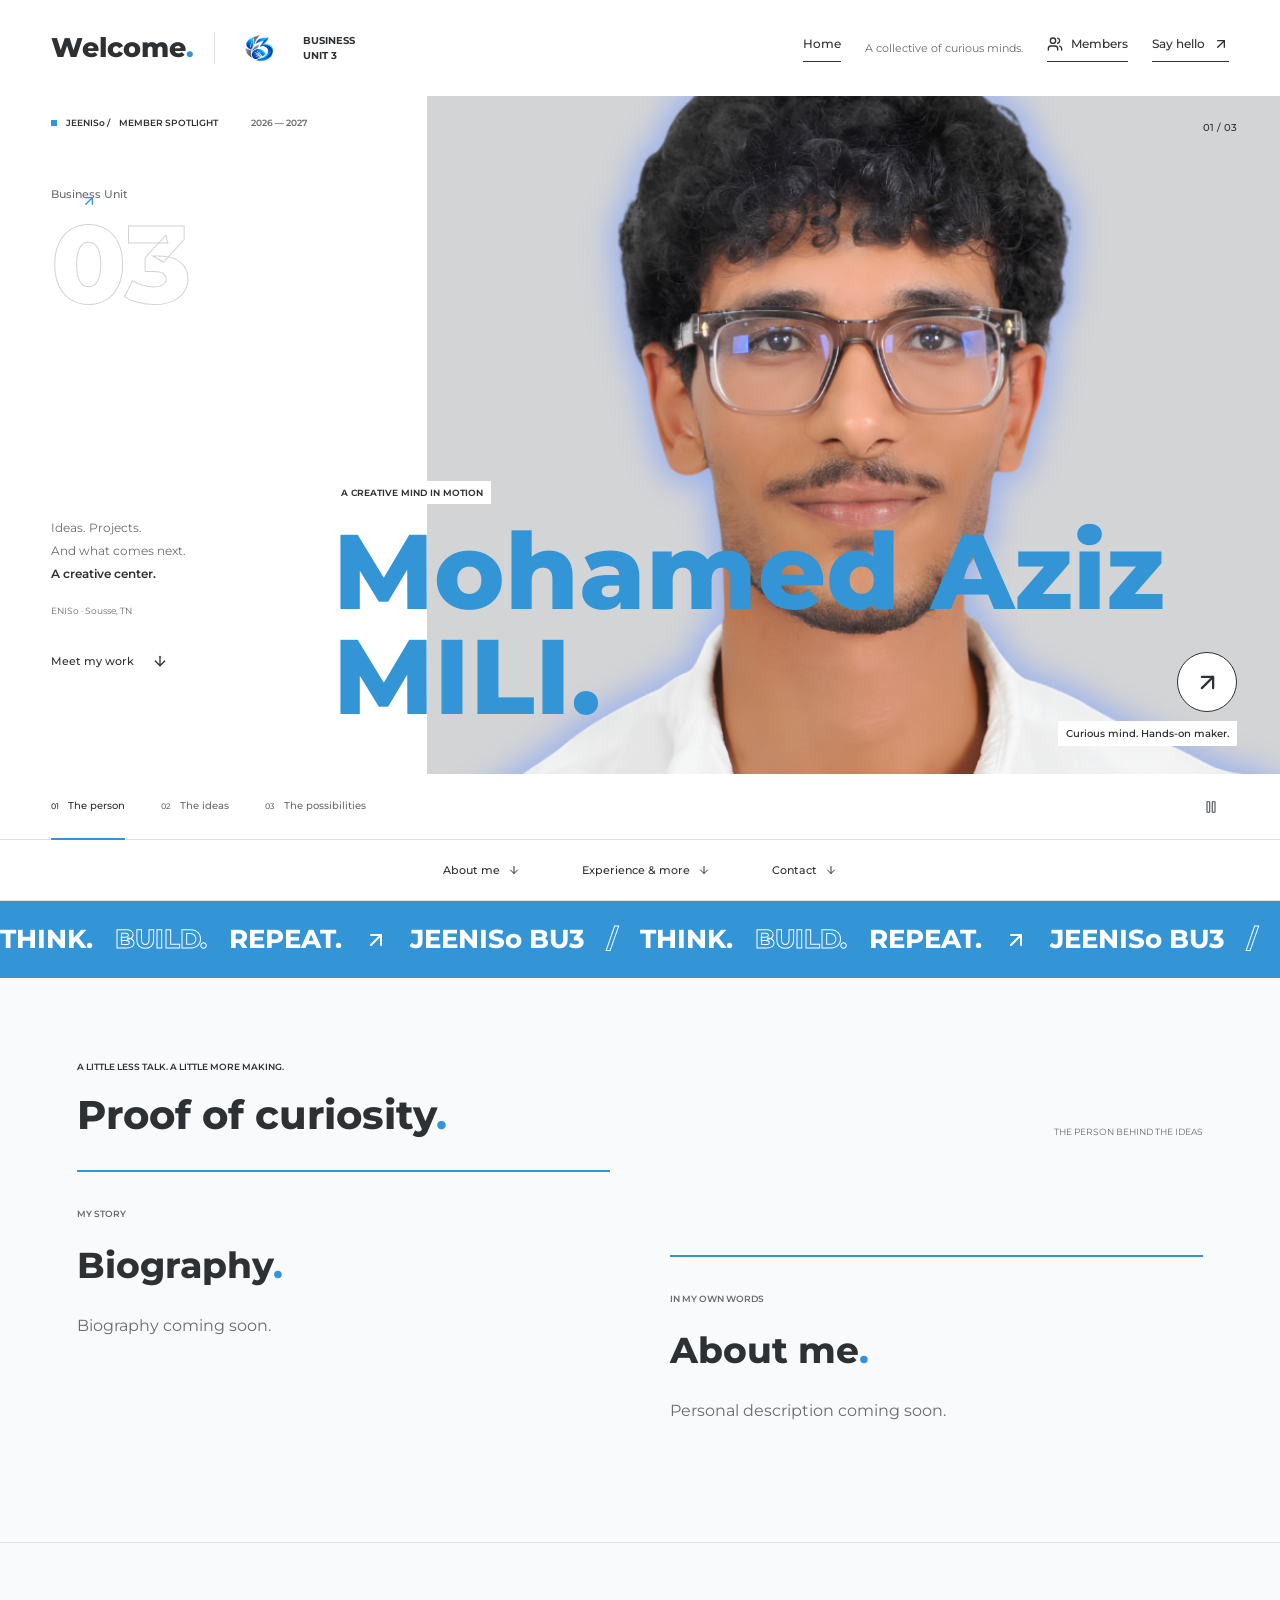
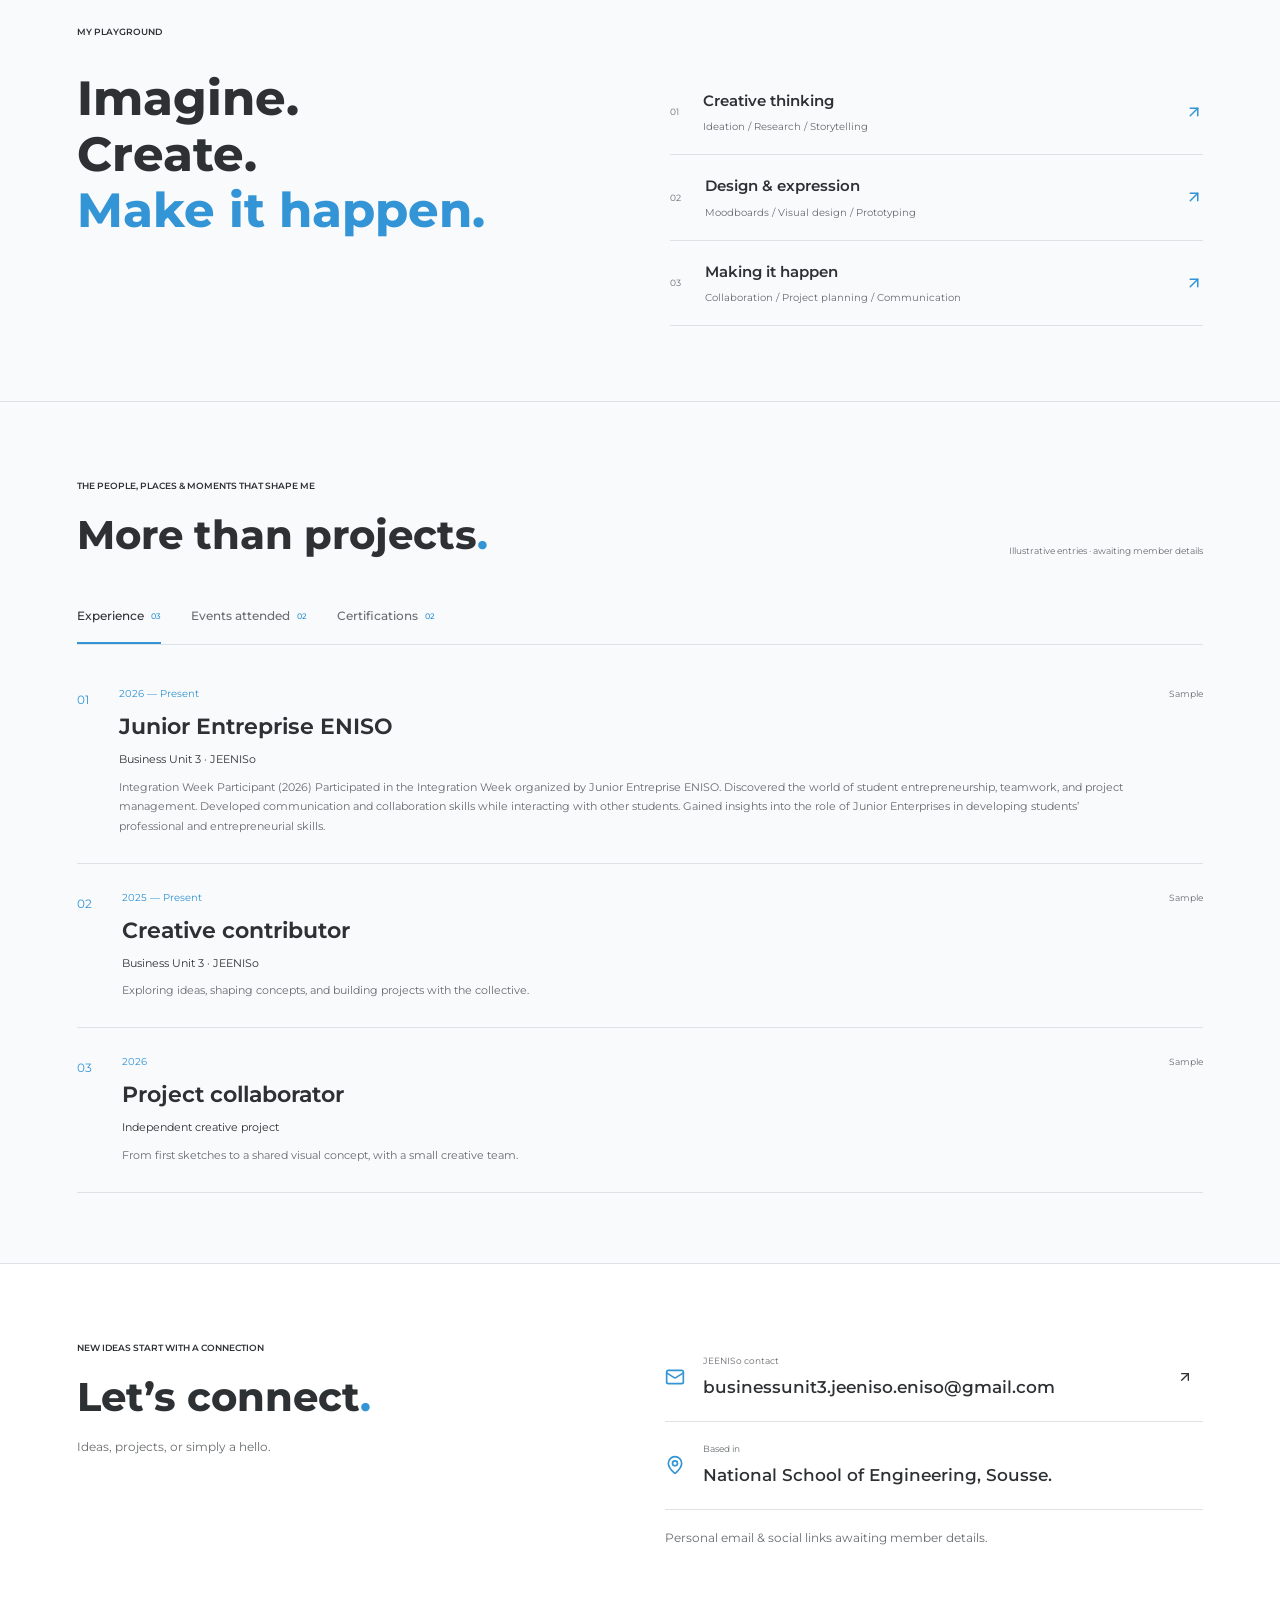
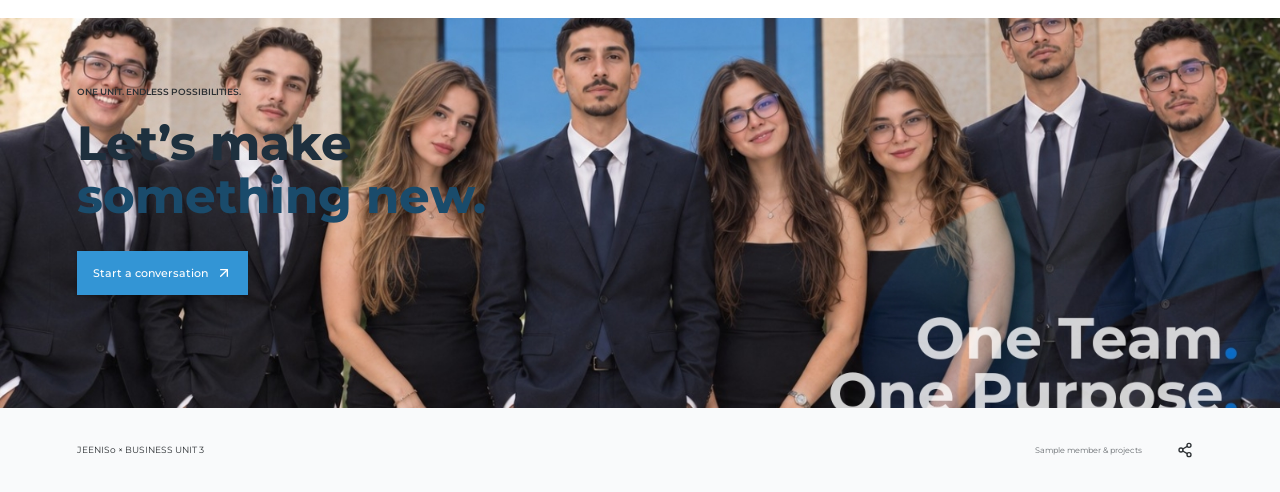
==== commit c11cf679: "Challenges, Podcast, Magazine pages added" ====
--- a/member.html
+++ b/member.html
@@ -161,7 +161,7 @@
             <i data-icon="mail"></i>
             <div>
               <span>JEENISo contact</span>
-              <a href="mailto:contact@jeeniso.com">businessunit3.jeeniso.ensio@gmail.com</a>
+              <a data-mailto data-email-text></a>
             </div>
             <button class="btn btn-ghost btn-icon" id="copy-email" aria-label="Copy contact email" title="Copy email"><i data-icon="arrow-up-right"></i></button>
           </div>
@@ -174,7 +174,7 @@
           </div>
           <p class="sample-caption">Personal email &amp; social links awaiting member details.</p>
           <p role="status" class="status-note status-ok" id="copy-ok" hidden>Email copied</p>
-          <p role="status" class="status-note" id="copy-fail" hidden>Copy unavailable. Email: <businessunit3 class="jeeniso eniso"></businessunit3>@gmail.com</p>
+          <p role="status" class="status-note" id="copy-fail" hidden>Copy unavailable. Email: <span data-email-text></span></p>
         </div>
       </section>
 
@@ -209,7 +209,7 @@
         <i data-icon="mail" data-class="dlg-mail"></i>
         <h2 class="dlg-title">Good ideas start with hello.</h2>
         <p class="dlg-desc">Connect with JEENISo about BU3 collaborations.</p>
-        <a class="btn btn-default" href="mailto:contact@jeeniso.com"><businessunit3 class="jeeniso eniso"></businessunit3>@gmail.com <i data-icon="arrow-up-right"></i></a>
+        <a class="btn btn-default" data-mailto><span data-email-text></span> <i data-icon="arrow-up-right"></i></a>
         <p class="dlg-note">Sample member — personal links not provided yet.</p>
       </div>
     </dialog>
--- a/style.css
+++ b/style.css
@@ -817,3 +817,216 @@
 
 /* ---------- Member page: placeholder while a member has no photo yet ---------- */
 .photo-initials { position:absolute; inset:0; display:grid; place-items:center; font-size:clamp(160px, 24vw, 340px); font-weight:800; line-height:1; color:transparent; -webkit-text-stroke:2px var(--primary); opacity:.35; pointer-events:none; background:linear-gradient(160deg, color-mix(in oklab, var(--primary) 14%, var(--card)), var(--card)); }
+
+
+/* =====================================================================
+   10. WEEK 3 ADDITIONS
+       - Challenges timeline (home page)
+       - Shared look of the extra pages (magazine.html, podcast.html)
+       - Magazine reader
+       - Podcast script page
+   ===================================================================== */
+
+/* ---------- Home: weekly challenges timeline ---------- */
+.home-challenges { padding:0 6% 90px; }
+.home-challenges-head h2 { margin-top:18px; font-size:clamp(34px, 4.6vw, 56px); font-weight:800; line-height:1.08; }
+.home-challenges-head p { margin-top:18px; max-width:520px; font-size:14px; line-height:1.8; color:var(--home-gray); }
+
+.challenge-timeline { position:relative; margin-top:56px; padding-top:34px; display:grid; grid-template-columns:repeat(3, minmax(0, 1fr)); gap:22px; }
+.challenge-timeline::before { content:''; position:absolute; top:6px; left:0; right:0; height:1px; background:var(--border); }   /* the line of the timeline */
+.challenge-card { position:relative; display:flex; flex-direction:column; padding:30px 26px 28px; background:var(--card); border-top:3px solid var(--border); }
+.challenge-dot { position:absolute; top:-35px; left:26px; width:14px; height:14px; border-radius:50%; background:var(--background); border:2px solid var(--border); }
+.challenge-top { display:flex; align-items:center; justify-content:space-between; gap:12px; }
+.challenge-week { font-size:56px; font-weight:800; line-height:1; color:transparent; -webkit-text-stroke:1.5px var(--primary); }
+.challenge-status { font-size:9px; font-weight:700; letter-spacing:.12em; text-transform:uppercase; padding:6px 11px; border:1px solid var(--border); color:var(--muted-foreground); }
+.challenge-card h3 { margin-top:22px; font-size:20px; font-weight:750; line-height:1.25; }
+.challenge-card > p { margin-top:12px; font-size:13px; line-height:1.8; color:var(--home-gray); }
+.challenge-links { display:flex; flex-wrap:wrap; gap:10px 22px; margin-top:22px; }
+.challenge-link { display:inline-flex; align-items:center; gap:8px; font-size:11px; font-weight:650; padding-bottom:5px; border-bottom:1px solid var(--foreground); }
+.challenge-link svg { width:14px; height:14px; transition:transform .3s; }
+.challenge-link:hover { color:var(--primary); border-color:var(--primary); }
+.challenge-link:hover svg { transform:translate(3px, -3px); }
+.challenge-review { margin-top:24px; padding:16px 18px; background:var(--manager-gold-soft); border-left:3px solid var(--manager-gold); }
+.challenge-review span { font-size:9px; font-weight:700; letter-spacing:.12em; text-transform:uppercase; color:var(--manager-gold-ink); }
+.challenge-review p { margin-top:8px; font-size:13px; line-height:1.7; font-style:italic; }
+.challenge-review cite { display:block; margin-top:8px; font-size:11px; font-style:normal; font-weight:650; color:var(--manager-gold-ink); }
+
+/* the three states */
+.challenge-card.is-completed { border-top-color:var(--brand-deep); }
+.challenge-card.is-completed .challenge-dot { background:var(--brand-deep); border-color:var(--brand-deep); }
+.challenge-card.is-completed .challenge-status { color:var(--brand-deep); border-color:var(--brand-deep); }
+.challenge-card.is-progress { border-top-color:var(--primary); background:var(--brand-soft); }
+.challenge-card.is-progress .challenge-dot { background:var(--primary); border-color:var(--primary); animation:challenge-pulse 2s ease-out infinite; }
+.challenge-card.is-progress .challenge-status { background:var(--primary); color:var(--primary-foreground); border-color:var(--primary); }
+.challenge-card.is-upcoming { border-top-style:dashed; }
+@keyframes challenge-pulse { 0% { box-shadow:0 0 0 0 color-mix(in oklab, var(--primary) 55%, transparent); } 100% { box-shadow:0 0 0 14px transparent; } }
+.home-page.motion-paused .challenge-dot { animation-play-state:paused; }
+
+@media(max-width:900px) {
+  .challenge-timeline { grid-template-columns:1fr; padding:0 0 0 34px; margin-top:40px; gap:26px; }
+  .challenge-timeline::before { top:0; bottom:0; left:7px; right:auto; width:1px; height:auto; }
+  .challenge-dot { top:30px; left:-34px; }
+}
+@media(max-width:700px) { .home-challenges { padding-bottom:60px; } .challenge-week { font-size:46px; } }
+
+
+/* ---------- Extra pages: header link + intro ---------- */
+.site-navigation > a.is-current { color:var(--primary); box-shadow:0 2px 0 var(--primary); }
+.sub-hero { position:relative; padding:76px 6% 44px; background:radial-gradient(60% 90% at 92% 0%, color-mix(in oklab, var(--primary) 13%, transparent), transparent); }
+.sub-hero h1 { margin-top:20px; font-size:clamp(44px, 8vw, 104px); font-weight:800; line-height:1; letter-spacing:-.02em; }
+.sub-hero-meta { display:flex; align-items:center; flex-wrap:wrap; gap:6px 12px; margin-top:24px; font-size:12px; font-weight:650; letter-spacing:.14em; text-transform:uppercase; color:var(--primary); }
+.sub-hero-meta .home-sparkle { width:12px; height:12px; }
+.sub-hero-text { margin-top:22px; max-width:560px; font-size:15px; line-height:1.8; color:var(--home-gray); }
+.sub-hero-actions { display:flex; flex-wrap:wrap; align-items:center; gap:18px 28px; margin-top:34px; }
+@media(max-width:700px) { .sub-hero { padding:44px 6% 30px; } .sub-hero-meta { font-size:10px; } }
+
+
+/* ---------- Magazine reader ---------- */
+.mag-stage { padding:10px 4% 90px; }
+.mag-viewer { position:relative; display:flex; flex-direction:column; align-items:center; gap:24px; min-height:440px; padding:36px 3% 28px; color:#fff; background:linear-gradient(160deg, var(--brand-deep), oklch(0.25 0.05 242)); }
+.mag-viewer:fullscreen { justify-content:center; padding:18px; }
+.mag-fit { margin:0 auto; max-width:100%; }
+.mag-book { position:relative; transition:transform .55s ease; }
+.mag-page { background:#fff; overflow:hidden; }
+.mag-page img { display:block; width:100%; height:100%; object-fit:fill; user-select:none; -webkit-user-drag:none; pointer-events:none; }
+
+.mag-loading { margin:auto; text-align:center; }
+.mag-loading p { margin-top:16px; font-size:12px; letter-spacing:.08em; }
+.mag-bar { display:block; width:240px; max-width:70vw; height:3px; margin:0 auto; background:rgba(255,255,255,.22); }
+.mag-bar i { display:block; width:0; height:100%; background:var(--manager-gold); transition:width .25s ease; }
+
+.mag-empty { margin:auto; max-width:520px; text-align:center; padding:30px 10px; }
+.mag-empty .home-sparkle { width:30px; height:30px; color:var(--manager-gold); }
+.mag-empty h2 { margin-top:18px; font-size:28px; font-weight:800; line-height:1.2; }
+.mag-empty p { margin-top:14px; font-size:14px; line-height:1.8; opacity:.85; }
+
+.mag-controls { display:flex; align-items:center; justify-content:center; gap:14px; }
+.mag-button { display:inline-grid; place-items:center; width:44px; height:44px; padding:0; border-radius:0; color:#fff; background:transparent; border:1px solid rgba(255,255,255,.4); cursor:pointer; }
+.mag-button svg { width:18px; height:18px; }
+.mag-viewer .mag-button:hover:not(:disabled) { background:var(--primary); border-color:var(--primary); color:#fff; }
+.mag-button:disabled { opacity:.3; cursor:default; }
+.mag-counter { min-width:86px; text-align:center; font-size:13px; font-weight:650; letter-spacing:.06em; font-variant-numeric:tabular-nums; }
+.mag-sep { width:1px; height:24px; background:rgba(255,255,255,.3); margin:0 4px; }
+.mag-hint { margin-top:16px; text-align:center; font-size:11px; color:var(--muted-foreground); }
+@media(max-width:700px) { .mag-stage { padding:6px 0 60px; } .mag-viewer { padding:22px 10px 20px; } }
+
+
+/* ---------- Podcast script page ---------- */
+.pod-guest { display:grid; grid-template-columns:minmax(220px, 300px) 1fr; margin:30px 6% 70px; background:var(--card); border-top:3px solid var(--primary); overflow:hidden; }
+.pod-guest-photo { position:relative; overflow:hidden; aspect-ratio:4/4.6; background:linear-gradient(160deg, color-mix(in oklab, var(--primary) 18%, var(--card)), color-mix(in oklab, var(--primary) 5%, var(--card))); }
+.pod-guest-photo > span { position:absolute; left:50%; bottom:-14px; transform:translateX(-50%); font-size:150px; font-weight:800; line-height:1; color:transparent; -webkit-text-stroke:1px var(--primary); opacity:.4; pointer-events:none; white-space:nowrap; }
+.pod-guest-photo img { position:absolute; inset:0; width:100%; height:100%; object-fit:cover; object-position:center top; opacity:0; transition:opacity .8s ease; }
+.pod-guest-photo.has-photo img { opacity:1; }
+.pod-guest-body { display:flex; flex-direction:column; justify-content:center; padding:40px 5%; }
+.pod-guest-body h2 { margin-top:16px; font-size:clamp(30px, 4vw, 48px); font-weight:800; line-height:1.1; }
+.pod-guest-role { margin-top:10px; font-size:12px; font-weight:650; letter-spacing:.1em; text-transform:uppercase; color:var(--primary); }
+.pod-guest-bio { margin-top:18px; max-width:560px; font-size:14px; line-height:1.8; color:var(--home-gray); }
+.pod-status { align-self:flex-start; margin-top:24px; padding:8px 14px; border:1px solid var(--primary); border-radius:24px; font-size:10px; font-weight:650; letter-spacing:.12em; text-transform:uppercase; color:var(--primary); }
+
+.pod-script { --pod-scale:1; padding:0 6% 80px; }
+.pod-toolbar { position:sticky; top:96px; z-index:20; display:flex; flex-wrap:wrap; align-items:center; gap:14px 28px; margin-bottom:34px; padding:12px 16px; background:color-mix(in oklab, var(--card) 94%, transparent); backdrop-filter:blur(8px); border:1px solid var(--border); }
+.pod-tool-group { display:flex; align-items:center; gap:10px; }
+.pod-tool { display:inline-flex; align-items:center; justify-content:center; gap:8px; height:40px; min-width:40px; padding:0 12px; border-radius:0; border:1px solid var(--border); background:var(--card); color:var(--foreground); font-family:inherit; font-size:16px; font-weight:750; cursor:pointer; }
+.pod-tool small { font-size:11px; margin-left:1px; }
+.pod-tool svg { width:16px; height:16px; }
+.pod-tool-wide span { font-size:11px; font-weight:600; }
+.pod-tool:hover:not(:disabled) { border-color:var(--primary); color:var(--primary); }
+.pod-tool:disabled { opacity:.35; cursor:default; }
+.pod-tool[aria-pressed="true"] { background:var(--primary); border-color:var(--primary); color:var(--primary-foreground); }
+.pod-size { min-width:48px; text-align:center; font-size:12px; font-weight:650; font-variant-numeric:tabular-nums; }
+.pod-icon-pause { display:none; }
+.pod-tool[aria-pressed="true"] .pod-icon-pause { display:inline; }
+.pod-tool[aria-pressed="true"] .pod-icon-play { display:none; }
+.pod-speed { display:flex; align-items:center; gap:8px; font-size:11px; font-weight:600; }
+.pod-speed input { width:110px; accent-color:var(--primary); }
+
+.pod-segments { max-width:960px; margin:0 auto; }
+.pod-seg { display:grid; grid-template-columns:86px 1fr; gap:24px; padding:30px 0; border-top:1px solid var(--border); transition:opacity .3s ease; }
+.pod-seg-number { display:block; font-size:34px; font-weight:800; line-height:1; color:transparent; -webkit-text-stroke:1px var(--primary); }
+.pod-seg-time { display:block; margin-top:8px; font-size:11px; font-variant-numeric:tabular-nums; color:var(--muted-foreground); }
+.pod-seg-meta { display:flex; flex-wrap:wrap; align-items:center; gap:8px 12px; margin-bottom:14px; }
+.pod-seg-type { padding:5px 10px; font-size:10px; font-weight:700; letter-spacing:.14em; text-transform:uppercase; background:var(--brand-soft); color:var(--accent-foreground); }
+.pod-seg-question .pod-seg-type { background:var(--primary); color:var(--primary-foreground); }
+.pod-seg-answer .pod-seg-type { background:var(--manager-gold-soft); color:var(--manager-gold-ink); }
+.pod-seg-intro .pod-seg-type, .pod-seg-outro .pod-seg-type { background:var(--brand-deep); color:var(--primary-foreground); }
+.pod-seg-speaker { font-size:12px; font-weight:650; }
+.pod-seg-template { padding:3px 8px; border:1px dashed var(--border); font-size:9px; letter-spacing:.1em; text-transform:uppercase; color:var(--muted-foreground); }
+.pod-seg-text p { margin-top:.7em; font-size:calc(19px * var(--pod-scale)); font-weight:500; line-height:1.7; }
+.pod-seg-text p:first-child { margin-top:0; }
+.pod-seg-question .pod-seg-text p { font-weight:650; }
+.pod-seg-note { margin-top:14px; padding-left:14px; border-left:2px solid var(--manager-gold); font-size:calc(13px * var(--pod-scale)); font-style:italic; line-height:1.7; color:var(--muted-foreground); }
+.pod-endnote { margin-top:40px; text-align:center; font-size:10px; font-weight:650; letter-spacing:.2em; text-transform:uppercase; color:var(--muted-foreground); }
+
+/* Reading mode: big text on a dark background, filling the screen */
+body.pod-reading-lock { overflow:hidden; }
+.pod-script.is-reading { position:fixed; inset:0; z-index:100; overflow-y:auto; padding:0 6% 45vh; background:#0a1722; color:#f2f7fb; }
+.is-reading .pod-toolbar { top:0; margin:0 -6% 30px; padding:12px 6%; background:rgba(10, 23, 34, .95); border-width:0 0 1px; border-color:rgba(255, 255, 255, .16); }
+.is-reading .pod-tool { background:transparent; color:#f2f7fb; border-color:rgba(255, 255, 255, .35); }
+.is-reading .pod-tool:hover:not(:disabled) { color:#fff; border-color:var(--primary); background:var(--primary); }
+.is-reading .pod-tool[aria-pressed="true"] { background:var(--primary); border-color:var(--primary); }
+.is-reading .pod-size, .is-reading .pod-speed { color:#f2f7fb; }
+.is-reading .pod-seg { border-color:rgba(255, 255, 255, .14); opacity:.38; }
+.is-reading .pod-seg.is-current { opacity:1; }
+.is-reading .pod-seg-text p { font-size:calc(30px * var(--pod-scale)); line-height:1.55; font-weight:600; }
+.is-reading .pod-seg-note { color:#e8c766; font-size:calc(18px * var(--pod-scale)); }
+.is-reading .pod-seg-time { color:rgba(255, 255, 255, .6); }
+.is-reading .pod-seg-template { color:rgba(255, 255, 255, .6); border-color:rgba(255, 255, 255, .3); }
+.is-reading .pod-endnote { color:rgba(255, 255, 255, .6); }
+
+.pod-video { padding:0 6% 100px; }
+.pod-frame { --pod-aspect:16/9; position:relative; width:100%; max-width:980px; aspect-ratio:var(--pod-aspect); overflow:hidden; background:var(--cover-ink); }
+.pod-frame.is-vertical { max-width:380px; }
+.pod-frame iframe, .pod-frame video { position:absolute; inset:0; width:100%; height:100%; border:0; background:#000; }
+.pod-frame-soon { position:absolute; inset:0; display:flex; flex-direction:column; align-items:center; justify-content:center; gap:10px; padding:20px; text-align:center; color:#fff; background:radial-gradient(70% 90% at 50% 0%, color-mix(in oklab, var(--primary) 40%, transparent), transparent), var(--cover-ink); }
+.pod-frame-soon .home-sparkle { width:38px; height:38px; color:var(--manager-gold); }
+.pod-frame-soon strong { font-size:20px; font-weight:750; }
+.pod-frame-soon span { font-size:12px; opacity:.75; }
+
+@media(max-width:900px) {
+  .pod-guest { grid-template-columns:1fr; }
+  .pod-guest-photo { aspect-ratio:4/3.2; }
+}
+@media(max-width:700px) {
+  .pod-toolbar { top:0; position:relative; }
+  .pod-script.is-reading .pod-toolbar { position:sticky; }
+  .pod-seg { grid-template-columns:1fr; gap:14px; }
+  .pod-seg-side { display:flex; align-items:baseline; gap:14px; }
+  .pod-seg-time { margin-top:0; }
+  .pod-seg-text p { font-size:calc(17px * var(--pod-scale)); }
+  .is-reading .pod-seg-text p { font-size:calc(24px * var(--pod-scale)); }
+}
+@media(prefers-reduced-motion:reduce) { .challenge-card.is-progress .challenge-dot { animation:none; } }
+
+
+/* ---------- Template placeholders (podcast) ---------- */
+.pod-guest-body h2.is-empty { color:var(--muted-foreground); font-weight:600; }
+.pod-seg-empty { padding:14px 16px; border:1px dashed var(--border); font-size:calc(14px * var(--pod-scale)) !important; font-weight:500 !important; font-style:italic; color:var(--muted-foreground); }
+.is-reading .pod-seg-empty { border-color:rgba(255, 255, 255, .25); color:rgba(255, 255, 255, .55); }
+
+/* ---------- Members' comments (bottom of magazine and podcast pages) ---------- */
+.cm-section { margin:70px 6% 90px; }
+.cm-section .work-heading { align-items:flex-end; gap:20px; flex-wrap:wrap; }
+.cm-list { display:grid; grid-template-columns:repeat(auto-fill, minmax(320px, 1fr)); gap:22px; margin-top:34px; }
+.cm-card { display:grid; grid-template-columns:64px 1fr; gap:18px; padding:26px; background:var(--card); border-top:3px solid var(--primary); }
+.cm-card.is-pink { border-top-color:var(--member-pink); }
+.cm-avatar { position:relative; width:64px; height:64px; overflow:hidden; border-radius:50%; background:linear-gradient(160deg, color-mix(in oklab, var(--primary) 20%, var(--card)), color-mix(in oklab, var(--primary) 6%, var(--card))); }
+.cm-card.is-pink .cm-avatar { background:linear-gradient(160deg, color-mix(in oklab, var(--member-pink) 22%, var(--card)), color-mix(in oklab, var(--member-pink) 6%, var(--card))); }
+.cm-avatar > span { position:absolute; inset:0; display:grid; place-items:center; font-size:18px; font-weight:800; color:var(--primary); }
+.cm-card.is-pink .cm-avatar > span { color:var(--member-pink); }
+.cm-avatar img { position:absolute; inset:0; width:100%; height:100%; object-fit:cover; object-position:center top; }
+.cm-avatar.has-photo > span { display:none; }
+.cm-meta { display:flex; flex-wrap:wrap; align-items:baseline; gap:2px 12px; }
+.cm-meta strong { font-size:15px; font-weight:750; }
+.cm-meta span { font-size:10px; font-weight:650; letter-spacing:.12em; text-transform:uppercase; color:var(--primary); }
+.cm-meta time { margin-left:auto; font-size:11px; color:var(--muted-foreground); }
+.cm-body p { margin-top:12px; font-size:14px; line-height:1.75; color:var(--home-gray); white-space:pre-line; }
+.cm-empty { grid-column:1 / -1; display:flex; flex-direction:column; align-items:center; gap:14px; padding:54px 20px; border:1px dashed var(--border); text-align:center; color:var(--muted-foreground); font-size:14px; }
+.cm-empty svg { width:26px; height:26px; color:var(--manager-gold); }
+@media (max-width:640px) {
+  .cm-section { margin:50px 20px 70px; }
+  .cm-list { grid-template-columns:1fr; }
+  .cm-card { grid-template-columns:52px 1fr; gap:14px; padding:20px; }
+  .cm-avatar { width:52px; height:52px; }
+}
+
+.cm-body p.cm-placeholder { padding:14px 16px; border:1px dashed var(--border); font-style:italic; color:var(--muted-foreground); }
